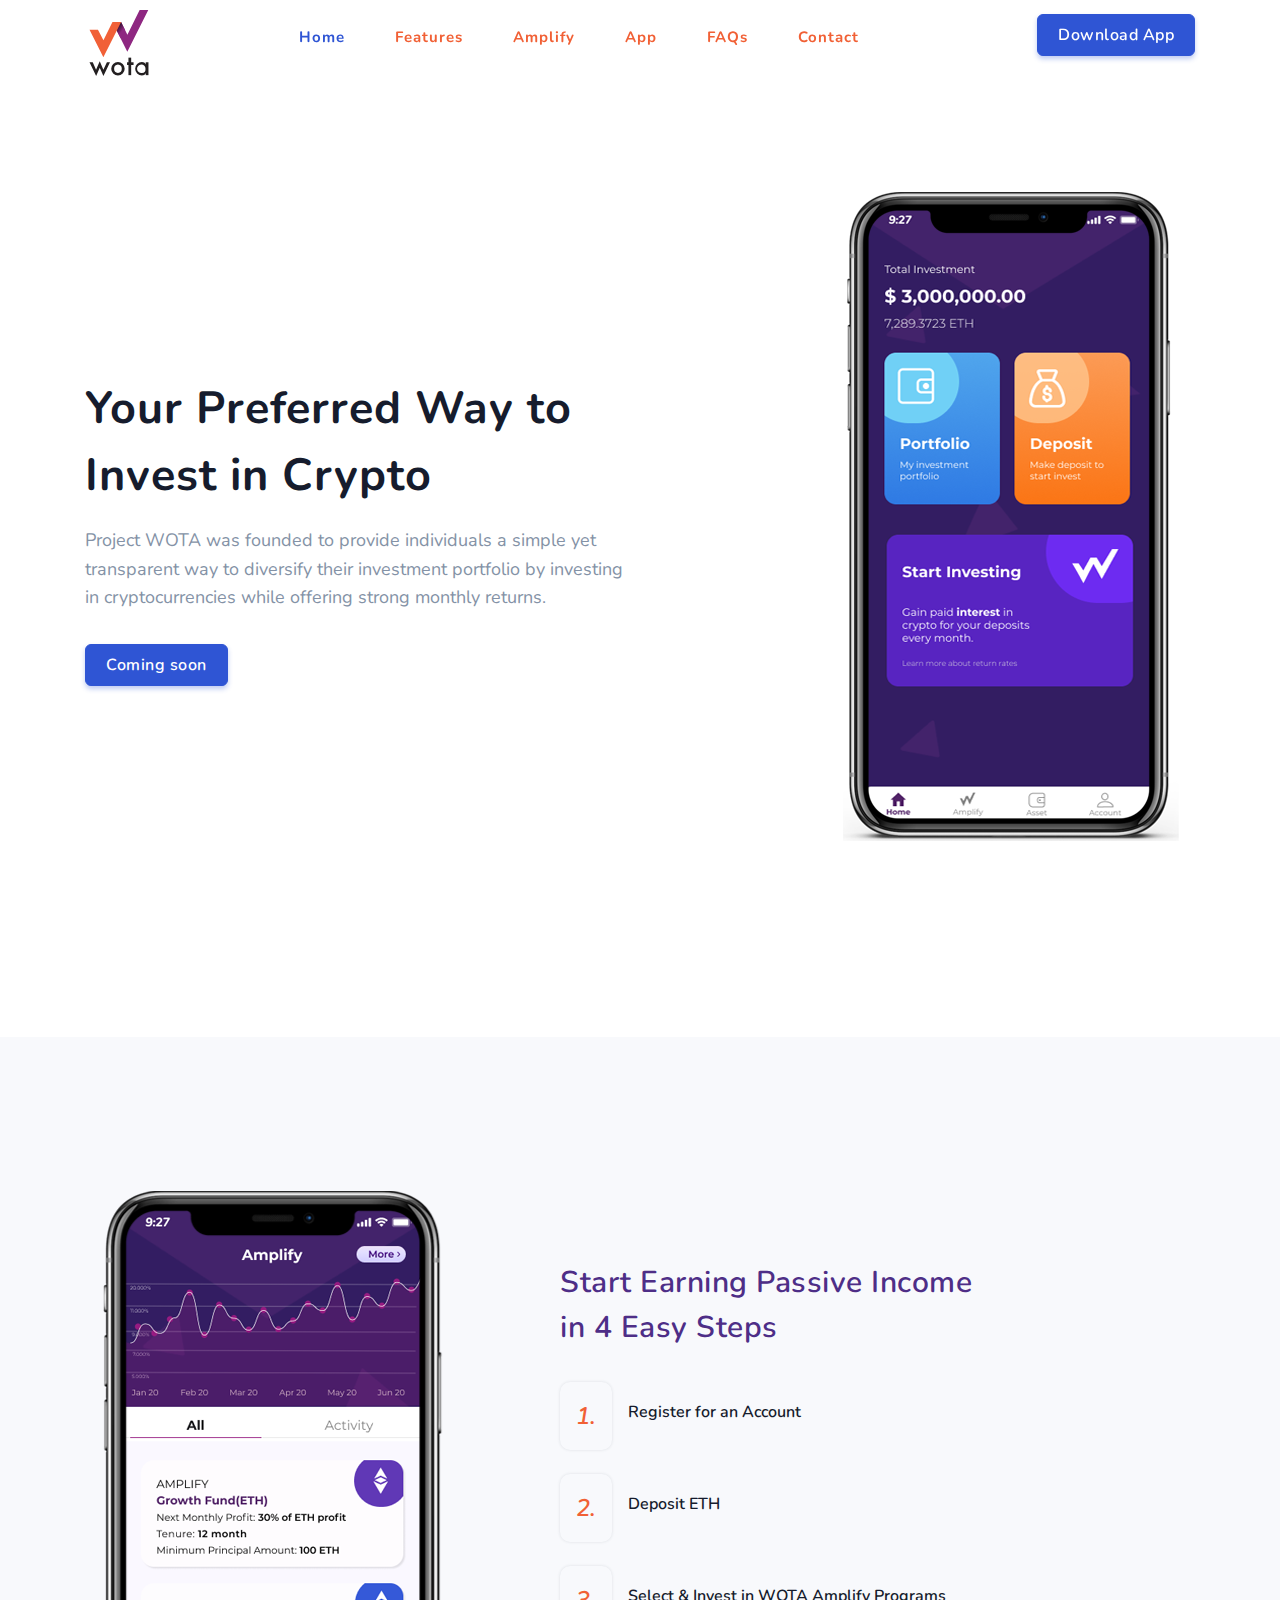
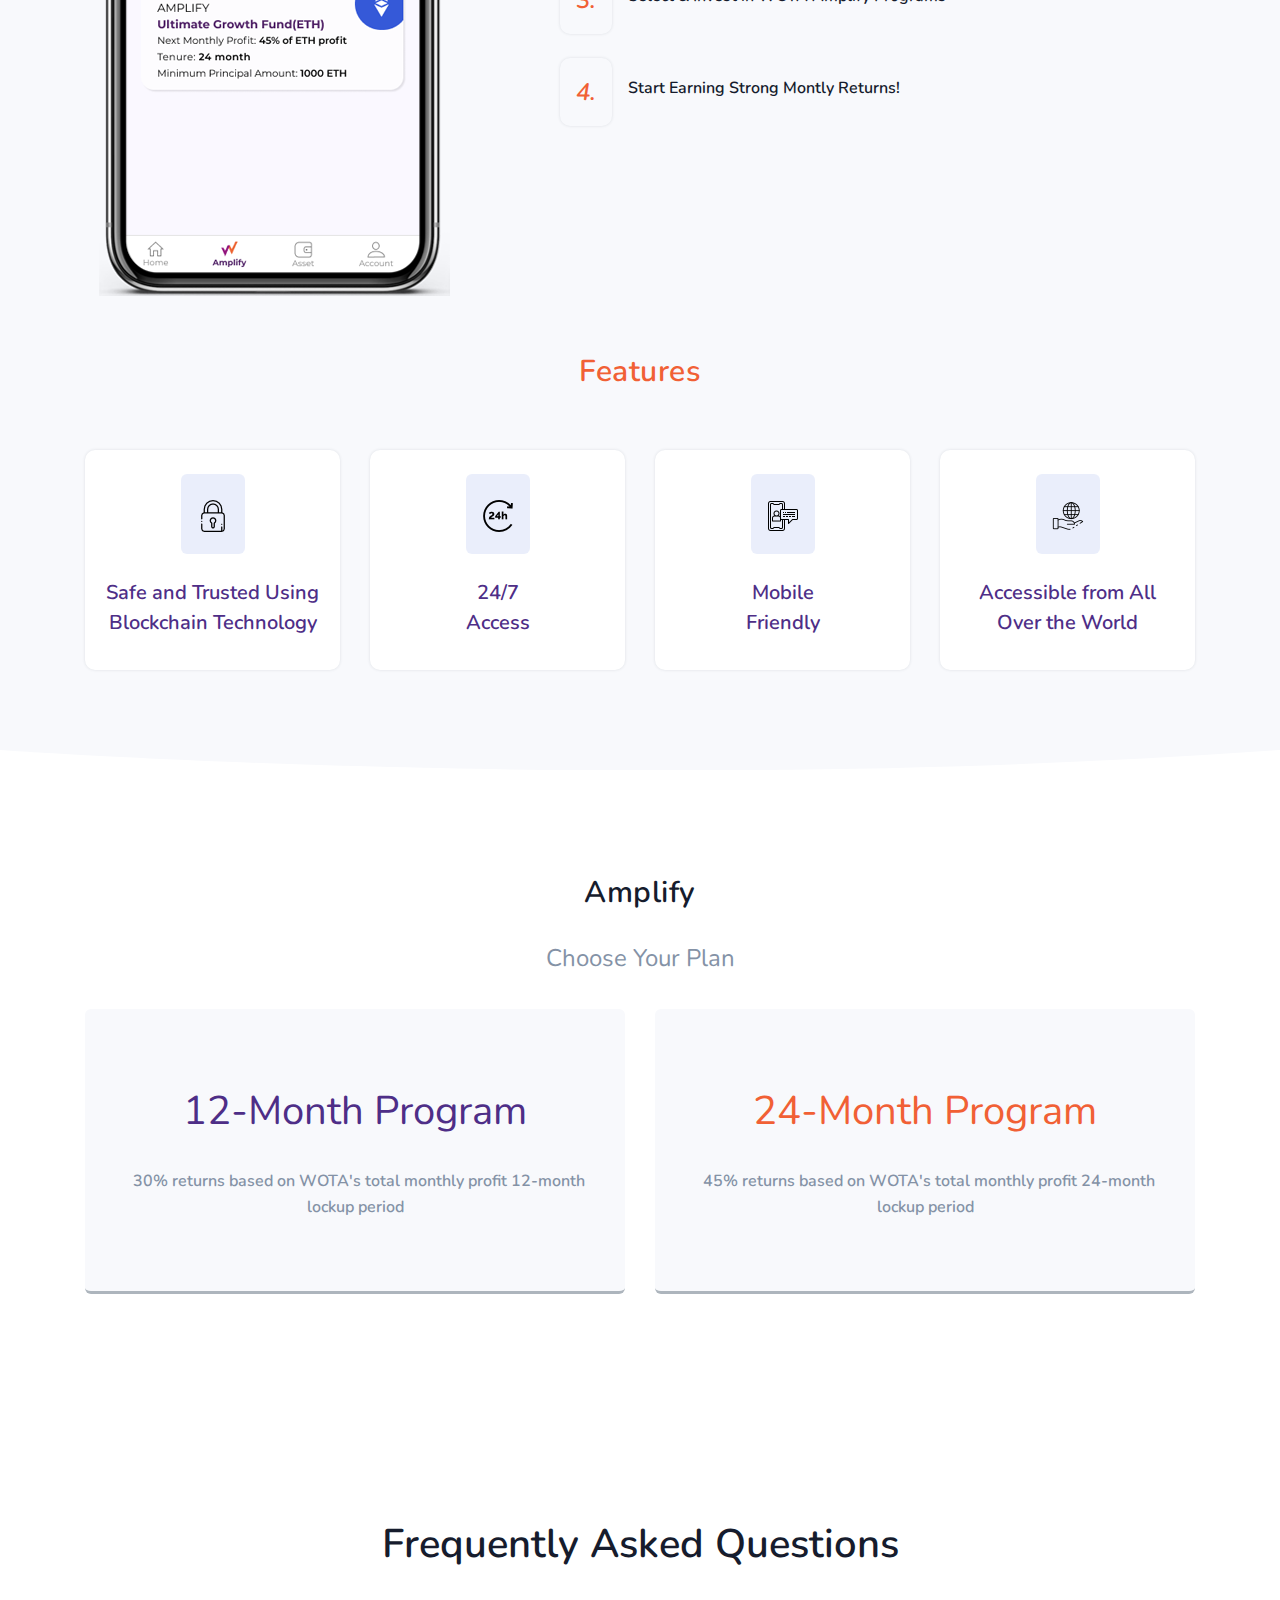
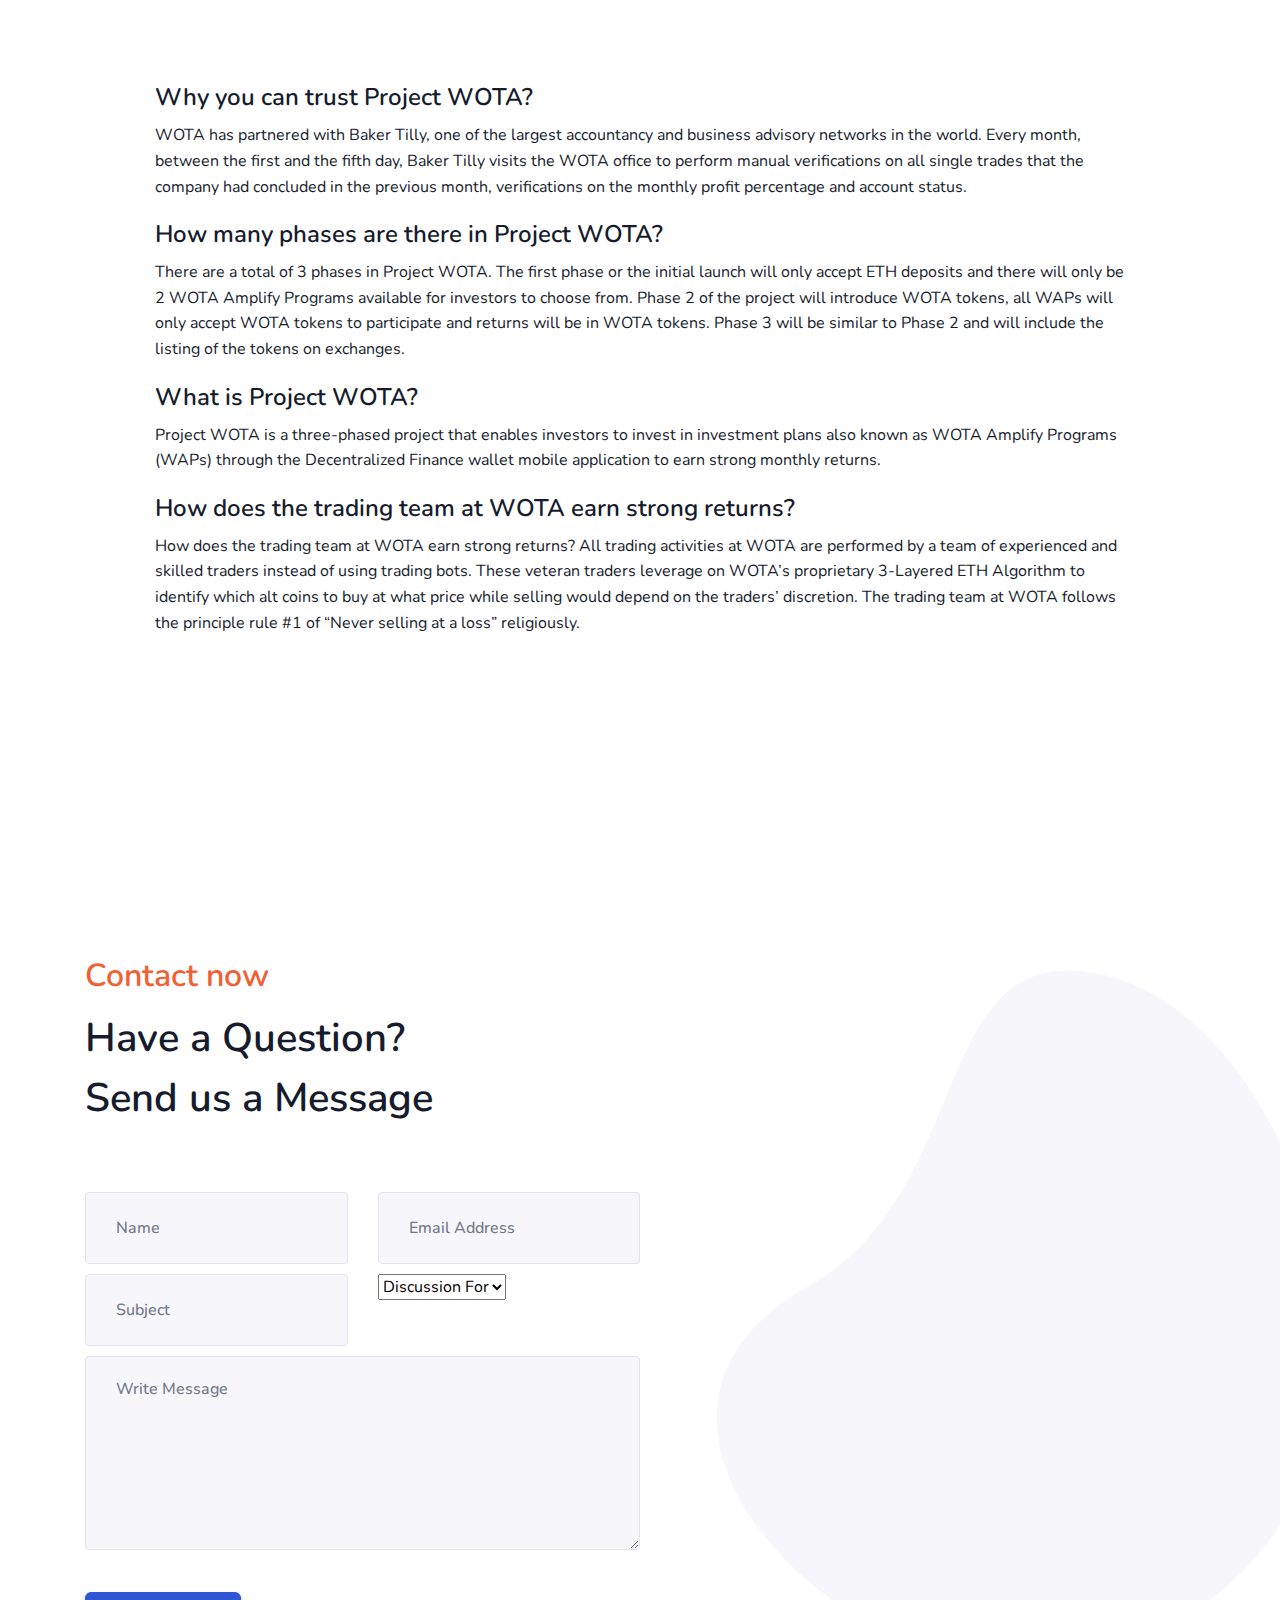
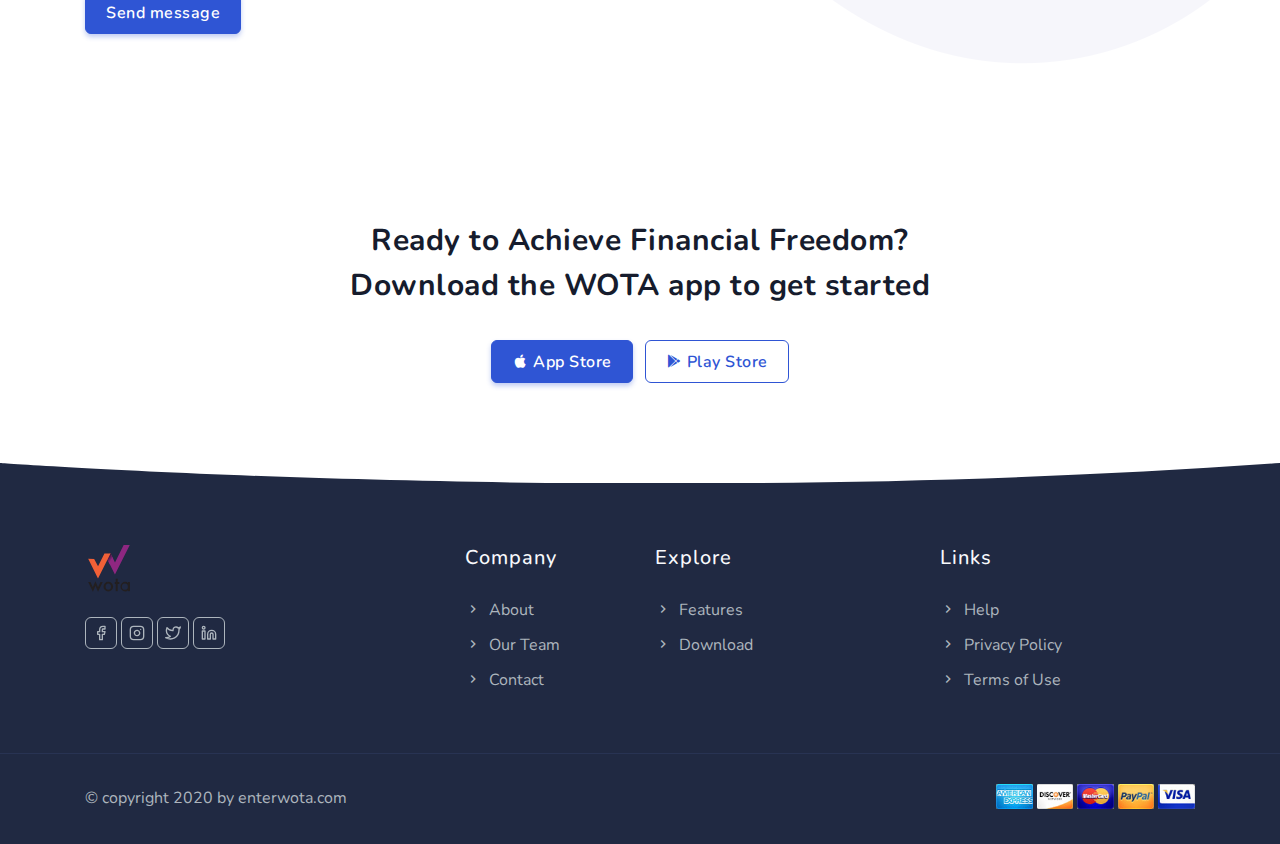
==== index-apps.html @ f5b97fbd "new template" ====
<!DOCTYPE html>
    <html lang="en">

    <head>
        <meta charset="utf-8" />
        <title>WOTA</title>
        <meta name="viewport" content="width=device-width, initial-scale=1.0">
        <meta name="description" content="Premium Bootstrap 4 Landing Page Template" />
        <meta name="keywords" content="Saas, Software, multi-uses, HTML, Clean, Modern" />
        <meta name="author" content="Shreethemes" />
        <meta name="email" content="shreethemes@gmail.com" />
        <meta name="website" content="http://www.shreethemes.in" />
        <meta name="Version" content="v2.5.1" />
        <!-- favicon -->
        <link rel="shortcut icon" href="images/WOTA Logo(new).svg">
        <!-- Bootstrap -->
        <link href="css/bootstrap.min.css" rel="stylesheet" type="text/css" />
        <!-- Icons -->
        <link href="css/materialdesignicons.min.css" rel="stylesheet" type="text/css" />
        <link rel="stylesheet" href="https://unicons.iconscout.com/release/v2.1.9/css/unicons.css">
        <!-- Slider -->               
        <link rel="stylesheet" href="css/owl.carousel.min.css"/> 
        <link rel="stylesheet" href="css/owl.theme.default.min.css"/> 
        <!-- Main Css -->
        <link href="css/style.css" rel="stylesheet" type="text/css" id="theme-opt" />
        <link href="css/colors/default.css" rel="stylesheet" id="color-opt">
        <link rel="stylesheet" href="css/owl.carousel.min.css"/> 
        <link rel="stylesheet" href="css/owl.theme.default.min.css"/> 
        <!-- Main Css -->
        <link href="css/style.css" rel="stylesheet" type="text/css" id="theme-opt" />
        <link href="css/colors/default.css" rel="stylesheet" id="color-opt">

    </head>

    <body>
        <!-- Loader -->
        <!-- <div id="preloader">
            <div id="status">
                <div class="spinner">
                    <div class="double-bounce1"></div>
                    <div class="double-bounce2"></div>
                </div>
            </div>
        </div> -->
        <!-- Loader -->

        <!-- Navbar STart -->
        <header id="topnav" class="defaultscroll sticky">
            <div class="container">
                <!-- Logo container-->
                <div>
                    <a class="logo" href="index-apps.html">
                        <img src="images/WOTA Logo(new).svg" width="65" height="85" alt="">
                    </a>
                </div>                 
                <div class="buy-button">
                    <a href="" target="_blank" class="btn btn-primary">Download App</a>
                </div><!--end login button-->
                <!-- End Logo container-->
                <div class="menu-extras">
                    <div class="menu-item">
                        <!-- Mobile menu toggle-->
                        <a class="navbar-toggle">
                            <div class="lines">
                                <span></span>
                                <span></span>
                                <span></span>
                            </div>
                        </a>
                        <!-- End mobile menu toggle-->
                    </div>
                </div>
        
                <div id="navigation">
                    <!-- Navigation Menu-->   
                    <ul class="navigation-menu ">
                        <li><a href="index-apps.html" >Home</a></li>
                        <li><a href="#Features">Features</a></li>
                        <li><a href="#Amplify">Amplify</a></li>
                        <li><a href="#App">App</a></li>  
                        <li><a href="#FAQs">FAQs</a></li>
                        <li><a href="#Contact">Contact</a></li>
                </div><!--end navigation-->
            </div><!--end container-->
        </header><!--end header-->
        <!-- Navbar End -->
        
        <!-- Hero Start -->
        <section class="bg-half-170 d-table w-100" id="Home">
            <div class="container">
                <div class="row align-items-center">
                    <div class="col-lg-6 col-md-7 col-sm-8">
                        <div class="title-heading mt-4">
                            <h1 class="heading mb-3" style="font-weight: bold;">Your Preferred Way to Invest in Crypto</h1>
                            <p class="para-desc text-muted">Project WOTA was founded to provide individuals a simple yet transparent way to diversify their investment portfolio by investing in cryptocurrencies
                                while offering strong monthly returns.</p>
                            <div class="mt-4">
                                <a href="" class="btn btn-primary mt-2 mr-2">Coming soon</a>
                            </div>
                        </div>
                    </div><!--end col-->

                    <div class="col-lg-6 col-md-5 mt-4 pt-2 mt-sm-0 pt-sm-0">
                        <div class="text-md-right text-center">
                            <img src="images/app/HomePageIphone.png" class="img-fluid" alt="">
                        </div>
                    </div>
                </div><!--end row-->
            </div><!--end container-->
        </section><!--end section-->
        <!-- Hero End -->

        <!-- Shape Start -->
        <!--Shape End-->

        <!-- Features Start -->
        <section class="section bg-light">
            <div class="container">
                <div class="row align-items-center">
                    <div class="col-lg-5 col-md-6">
                        <img src="images/app/Amplify(All)1.png"  alt="">
                    </div><!--end col-->

                    <div class="col-lg-7 col-md-6 mt-4 pt-2 mt-sm-0 pt-sm-0">
                        <div class="section-title text-md-left text-center">
                            <h4 class="title mb-4"  style="color: #4E2E87;">Start Earning Passive Income <br> in 4 Easy Steps</h4>
                            <div class="media align-items-center text-left mt-4 pt-2">
                                <div class="text-primary h4 mb-0 mr-3 p-3 rounded-md shadow">
                                    <i style="color:#F16035;"> 1. </i>
                                </div>
                                <div class="media-body">
                                    <h6>Register for an Account</h6>
                                </div>
                            </div>

                            <div class="media align-items-center text-left mt-4">
                                <div class="text-primary h4 mb-0 mr-3 p-3 rounded-md shadow">
                                    <i style="color:#F16035;"> 2. </i>
                                </div>
                                <div class="media-body">
                                    <h6>Deposit ETH</h6>
                                </div>
                            </div>

                            <div class="media align-items-center text-left mt-4">
                                <div class="text-primary h4 mb-0 mr-3 p-3 rounded-md shadow">
                                    <i style="color:#F16035;"> 3. </i>
                                </div>
                                <div class="media-body">
                                    <h6>Select & Invest in WOTA Amplify Programs</h6>
                                </div>
                            </div>
                            <div class="media align-items-center text-left mt-4">
                                <div class="text-primary h4 mb-0 mr-3 p-3 rounded-md shadow">
                                    <i style="color: #F16035;"> 4. </i>
                                </div>
                                <div class="media-body">
                                    <h6>Start Earning Strong Montly Returns!</h6>
                                </div>
                            </div>
                        </div>
                    </div><!--end col-->
                </div><!--end row-->
            </div><!--end container-->
            
            <div class="container" id="Features">
                <div class="row justify-content-center">
                    <div class="col-12 text-center">
                        <div class="section-title mb-4 pb-2">
                            <h4 class="title mb-4" style="color:#F16035">Features</h4>
                        </div>
                    </div><!--end col-->
                </div><!--end row-->

                <div class="row">
                    <div class="col">
                        <div class="card features explore-feature p-4 px-md-3 border-0 rounded-md shadow text-center">
                            <div class="icons rounded h2 text-center text-primary px-3">
                                <img src="images/app/lock.png" alt="">
                            </div>

                            <div class="card-body p-0 content">
                                <h5 class="mt-4" style="color: #4E2E87;">Safe and Trusted Using Blockchain Technology</h5>

                            </div>
                        </div>
                    </div><!--end col-->
                    
                    <div class="col">
                        <div class="card features explore-feature p-4 px-md-3 border-0 rounded-md shadow text-center">
                            <div class="icons rounded h2 text-center text-primary px-3">
                                <img src="images/app/24-hours.png" alt="">
                            </div>

                            <div class="card-body p-0 content">
                                <h5 class="mt-4"  style="color: #4E2E87;">24/7 <br> Access</h5>

                            </div>
                        </div>
                    </div><!--end col-->
                    
                    <div class="col">
                        <div class="card features explore-feature p-4 px-md-3 border-0 rounded-md shadow text-center">
                            <div class="icons rounded h2 text-center text-primary px-3">
                                <img src="images/app/smartphone.png" alt="">
                            </div>

                            <div class="card-body p-0 content">
                                <h5 class="mt-4" style="color: #4E2E87;">Mobile <br> Friendly</h5>

                            </div>
                        </div>
                    </div><!--end col-->
                    
                    <div class="col">
                        <div class="card features explore-feature p-4 px-md-3 border-0 rounded-md shadow text-center">
                            <div class="icons rounded h2 text-center text-primary px-3">
                                <img src="images/app/global.png" alt="">
                            </div>

                            <div class="card-body p-0 content">
                                <h5 class="mt-4" style="color: #4E2E87;">Accessible from All Over the World</h5>

                            </div>
                        </div>
                    </div><!--end col-->           
        </section><!--end section-->


        <!-- Shape Start -->
        <div class="position-relative">
            <div class="shape overflow-hidden text-white">
                <svg viewBox="0 0 2880 48" fill="none" xmlns="http://www.w3.org/2000/svg">
                    <path d="M0 48H1437.5H2880V0H2160C1442.5 52 720 0 720 0H0V48Z" fill="currentColor"></path>
                </svg>
            </div>
        </div>
        <!--Shape End-->

        
        <!-- Price Start -->
        <section class="section" id="Amplify">
            <div class="container">
                <div class="row justify-content-center">
                    <div class="col-12 text-center">
                        <div class="section-title mb-4 pb-2">
                            <h4 class="title mb-4">Amplify</h4>
                            <p class="text-muted para-desc mb-0 mx-auto" style="font-size:x-large;">Choose Your Plan</p>
                        </div>
                    </div><!--end col-->
                </div><!--end row-->

                <div class=tabed-content>
                <div container>
                <div class="row justify-content-lg-center">
                    <div class="col-md-10 col-lg">
                        <div class="card pricing-rates bg-light py-5 border-0 rounded text-center">
                            <div class="card-body">
                                <div class="d-flex justify-content-center mb-4">
                                    <span class="price h1 mb-0" style="color:#4E2E87">12-Month Program</span>
                                </div>

                                <ul class="list-unstyled mb-0 pl-0">
                                    <li class="h6 text-muted mb-0"><span class="text-primary h5 mr-2"></span>30% returns based on WOTA's total monthly profit 12-month lockup period</li>
                                </ul>
                            </div>
                        </div>
                    </div><!--end col-->

                    <div class="col-md-10 col-lg">
                        <div class="card pricing-rates bg-light py-5 border-0 rounded text-center">
                            <div class="card-body">
                                <div class="d-flex justify-content-center mb-4">
                                    <span class="price h1 mb-0" style="color: #F16035">24-Month Program</span>
                                </div>
                                
                                <ul class="list-unstyled mb-0 pl-0">
                                    <li class="h6 text-muted mb-0"><span class="text-primary h5 mr-2"></span>45% returns based on WOTA's total monthly profit 24-month lockup period</li>
                                </ul>
                            </div>
                        </div>
                    </div><!--end col-->


                </div><!--end row-->
            </div><!--end container-->
            </div>
        </section><!--end section-->
        <!-- Price End -->
    

        <section class="faq-one" id="FAQs">
            <img
              src="assets/images/shapes/faq-bg-1-1.png"
              class="faq-one__bg-shape-1"
              alt=""
            />
            <div class="container">
              <div class="block-title text-center">
                <h1>
                  Frequently Asked Questions
                </h1>
              </div>
              <div
                class="accrodion-grp wow fadeIn"
                data-wow-duration="1500ms"
                data-grp-name="faq-accrodion"
              >
                <div class="accrodion active">
                  <div class="accrodion-inner">
                    <div class="accrodion-title">
                      <h4>Why you can trust Project WOTA?</h4>
                    </div>
                    <div class="accrodion-content">
                      <div class="inner">
                        <p>
                          WOTA has partnered with Baker Tilly, one of the largest
                          accountancy and business advisory networks in the world.
                          Every month, between the first and the fifth day, Baker
                          Tilly visits the WOTA office to perform manual
                          verifications on all single trades that the company had
                          concluded in the previous month, verifications on the
                          monthly profit percentage and account status.
                        </p>
                      </div>
                    </div>
                  </div>
                </div>
                <div class="accrodion">
                  <div class="accrodion-inner">
                    <div class="accrodion-title">
                      <h4>How many phases are there in Project WOTA?</h4>
                    </div>
                    <div class="accrodion-content">
                      <div class="inner">
                        <p>
                          There are a total of 3 phases in Project WOTA. The first
                          phase or the initial launch will only accept ETH deposits
                          and there will only be 2 WOTA Amplify Programs available
                          for investors to choose from. Phase 2 of the project will
                          introduce WOTA tokens, all WAPs will only accept WOTA
                          tokens to participate and returns will be in WOTA tokens.
                          Phase 3 will be similar to Phase 2 and will include the
                          listing of the tokens on exchanges.
                        </p>
                      </div>
                    </div>
                  </div>
                </div>
                <div class="accrodion">
                  <div class="accrodion-inner">
                    <div class="accrodion-title">
                      <h4>What is Project WOTA?</h4>
                    </div>
                    <div class="accrodion-content">
                      <div class="inner">
                        <p>
                          Project WOTA is a three-phased project that enables
                          investors to invest in investment plans also known as WOTA
                          Amplify Programs (WAPs) through the Decentralized Finance
                          wallet mobile application to earn strong monthly returns.
                        </p>
                      </div>
                    </div>
                  </div>
                </div>
                <div class="accrodion">
                  <div class="accrodion-inner">
                    <div class="accrodion-title">
                      <h4>
                        How does the trading team at WOTA earn strong returns?
                      </h4>
                    </div>
                    <div class="accrodion-content">
                      <div class="inner">
                        <p>
                          How does the trading team at WOTA earn strong returns? All
                          trading activities at WOTA are performed by a team of
                          experienced and skilled traders instead of using trading
                          bots. These veteran traders leverage on WOTA’s proprietary
                          3-Layered ETH Algorithm to identify which alt coins to buy
                          at what price while selling would depend on the traders’
                          discretion. The trading team at WOTA follows the principle
                          rule #1 of “Never selling at a loss” religiously.
                        </p>
                      </div>
                    </div>
                  </div>
                </div>
              </div>
            </div>
          </section>

        <section class="contact-one" id="Contact">
            <img
              src="shapes/contact-bg-shape-1-1.png"
              class="contact-one__bg-shape-1"
              alt=""
            />
            <div class="container">
              <div class="row">
                <div class="col-lg-7">
                  <form
                    action="inc/sendemail.php"
                    class="contact-form-validated contact-one__form"
                  >
                    <div class="block-title">
                      <h2 style="color: #F16035;">Contact now</h2>
                      <h1>Have a Question? <br />Send us a Message</h1>
                    </div>
                    <div class="row">
                      <div class="col-lg-6">
                        <input type="text" placeholder="Name" name="name" />
                      </div>
                      <div class="col-lg-6">
                        <input
                          type="text"
                          placeholder="Email Address"
                          name="email"
                        />
                      </div>
                      <div class="col-lg-6">
                        <input type="text" placeholder="Subject" name="subject" />
                      </div>
                      <div class="col-lg-6">
                        <select name="discussion" class="selectpicker">
                          <option value="">Discussion For</option>
                          <option value="Pricing Query">Pricing Query</option>
                          <option value="Free Trial">Free Trial</option>
                        </select>
                      </div>
                      <div class="col-lg-12">
                        <textarea
                          placeholder="Write Message"
                          name="message"
                        ></textarea>
                      </div>
                      <div class="col-lg-12 text-left">
                        <div class="mt-4">
                            <a href="" class="btn btn-primary mt-2 mr-2">Send message</a>
                        </div>
                      </div>
                    </div>
                  </form>
                </div>
              </div>
            </div>
          </section>
        
       
                <div class="row mt-md-5 pt-md-3 mt-4 pt-2 mt-sm-0 pt-sm-0 justify-content-center">
                    <div class="col-12 text-center">
                        <div class="section-title">
                            <h4 class="title mb-4" style="font-weight: bold;">Ready to Achieve Financial Freedom? <br>
                                Download the WOTA app to get started</h4>
                            <div class="mt-4">
                                <a href="javascript:void(0)" class="btn btn-primary mt-2 mr-2"><i class="mdi mdi-apple"></i> App Store</a>
                                <a href="javascript:void(0)" class="btn btn-outline-primary mt-2"><i class="mdi mdi-google-play"></i> Play Store</a>
                            </div>
                        </div>
                    </div><!--end col-->
                </div><!--end row-->
            </div><!--end container-->
        </section><!--end section-->
        <!-- Testi n Download cta End -->

        <!-- Shape Start -->
        <div class="position-relative">
            <div class="shape overflow-hidden text-footer">
                <svg viewBox="0 0 2880 48" fill="none" xmlns="http://www.w3.org/2000/svg">
                    <path d="M0 48H1437.5H2880V0H2160C1442.5 52 720 0 720 0H0V48Z" fill="currentColor"></path>
                </svg>
            </div>
        </div>
        <!--Shape End-->

        <!-- Footer Start -->
        <footer class="footer">
            <div class="container">
                <div class="row">
                    <div class="col-lg-4 col-12 mb-0 mb-md-4 pb-0 pb-md-2">
                        <a href="#" class="logo-footer">
                            <img src="images/WOTA Logo(new).svg" height="50" alt="" style="text-align: center;">
                        </a>
                        <ul class="list-unstyled social-icon social mb-0 mt-4">
                            <li class="list-inline-item"><a href="javascript:void(0)" class="rounded"><i data-feather="facebook" class="fea icon-sm fea-social"></i></a></li>
                            <li class="list-inline-item"><a href="javascript:void(0)" class="rounded"><i data-feather="instagram" class="fea icon-sm fea-social"></i></a></li>
                            <li class="list-inline-item"><a href="javascript:void(0)" class="rounded"><i data-feather="twitter" class="fea icon-sm fea-social"></i></a></li>
                            <li class="list-inline-item"><a href="javascript:void(0)" class="rounded"><i data-feather="linkedin" class="fea icon-sm fea-social"></i></a></li>
                        </ul><!--end icon-->
                    </div><!--end col-->
                    
                    <div class="col-lg-2 col-md-4 col-12 mt-4 mt-sm-0 pt-2 pt-sm-0">
                        <h4 class="text-light footer-head">Company</h4>
                        <ul class="list-unstyled footer-list mt-4">
                            <li><a href="index-apps.html" class="text-foot"><i class="mdi mdi-chevron-right mr-1"></i> About </a></li>
                            <li><a href="index-apps.html" class="text-foot"><i class="mdi mdi-chevron-right mr-1"></i> Our Team</a></li>
                            <li><a href="index-apps.html" class="text-foot"><i class="mdi mdi-chevron-right mr-1"></i> Contact</a></li>
                        </ul>
                    </div><!--end col-->
                    
                    <div class="col-lg-3 col-md-4 col-12 mt-4 mt-sm-0 pt-2 pt-sm-0">
                        <h4 class="text-light footer-head">Explore</h4>
                        <ul class="list-unstyled footer-list mt-4">
                            <li><a href="index-apps.html" class="text-foot"><i class="mdi mdi-chevron-right mr-1"></i> Features</a></li>
                            <li><a href="index-apps.html" class="text-foot"><i class="mdi mdi-chevron-right mr-1"></i> Download </a></li>
                        </ul>
                    </div><!--end col-->

                    <div class="col-lg-3 col-md-4 col-12 mt-4 mt-sm-0 pt-2 pt-sm-0">
                        <h4 class="text-light footer-head">Links</h4>
                        <ul class="list-unstyled footer-list mt-4">
                            <li><a href="index-apps.html" class="text-foot"><i class="mdi mdi-chevron-right mr-1"></i> Help</a></li>
                            <li><a href="index-apps.html" class="text-foot"><i class="mdi mdi-chevron-right mr-1"></i> Privacy Policy</a></li>
                            <li><a href="index-apps.html" class="text-foot"><i class="mdi mdi-chevron-right mr-1"></i> Terms of Use</a></li>
                        </ul>
                        </form>
                    </div><!--end col-->
                </div><!--end row-->
            </div><!--end container-->
        </footer><!--end footer-->
        <footer class="footer footer-bar">
            <div class="container text-center">
                <div class="row align-items-center">
                    <div class="col-sm-6">
                        <div class="text-sm-left">
                            <p class="mb-0">© copyright 2020 by enterwota.com</p>
                        </div>
                    </div><!--end col-->

                    <div class="col-sm-6 mt-4 mt-sm-0 pt-2 pt-sm-0">
                        <ul class="list-unstyled payment-cards text-sm-right mb-0">
                            <li class="list-inline-item"><a href="javascript:void(0)"><img src="images/payments/american-ex.png" class="avatar avatar-ex-sm" title="American Express" alt=""></a></li>
                            <li class="list-inline-item"><a href="javascript:void(0)"><img src="images/payments/discover.png" class="avatar avatar-ex-sm" title="Discover" alt=""></a></li>
                            <li class="list-inline-item"><a href="javascript:void(0)"><img src="images/payments/master-card.png" class="avatar avatar-ex-sm" title="Master Card" alt=""></a></li>
                            <li class="list-inline-item"><a href="javascript:void(0)"><img src="images/payments/paypal.png" class="avatar avatar-ex-sm" title="Paypal" alt=""></a></li>
                            <li class="list-inline-item"><a href="javascript:void(0)"><img src="images/payments/visa.png" class="avatar avatar-ex-sm" title="Visa" alt=""></a></li>
                        </ul>
                    </div><!--end col-->
                </div><!--end row-->
            </div><!--end container-->
        </footer><!--end footer-->
        <!-- Footer End -->

        <!-- Back to top -->
        <a href="#" class="btn btn-icon btn-soft-primary back-to-top"><i data-feather="arrow-up" class="icons"></i></a>
        <!-- Back to top -->

        <!-- javascript -->
        <script src="js/jquery-3.5.1.min.js"></script>
        <script src="js/bootstrap.bundle.min.js"></script>
        <script src="js/jquery.easing.min.js"></script>
        <script src="js/scrollspy.min.js"></script>
        <!-- SLIDER -->
        <script src="js/owl.carousel.min.js "></script>
        <script src="js/owl.init.js "></script>
        <!-- Icons -->
        <script src="js/feather.min.js"></script>
        <script src="https://unicons.iconscout.com/release/v2.1.9/script/monochrome/bundle.js"></script>
        <!-- Main Js -->
        <script src="js/app.js"></script>
    </body>
</html>
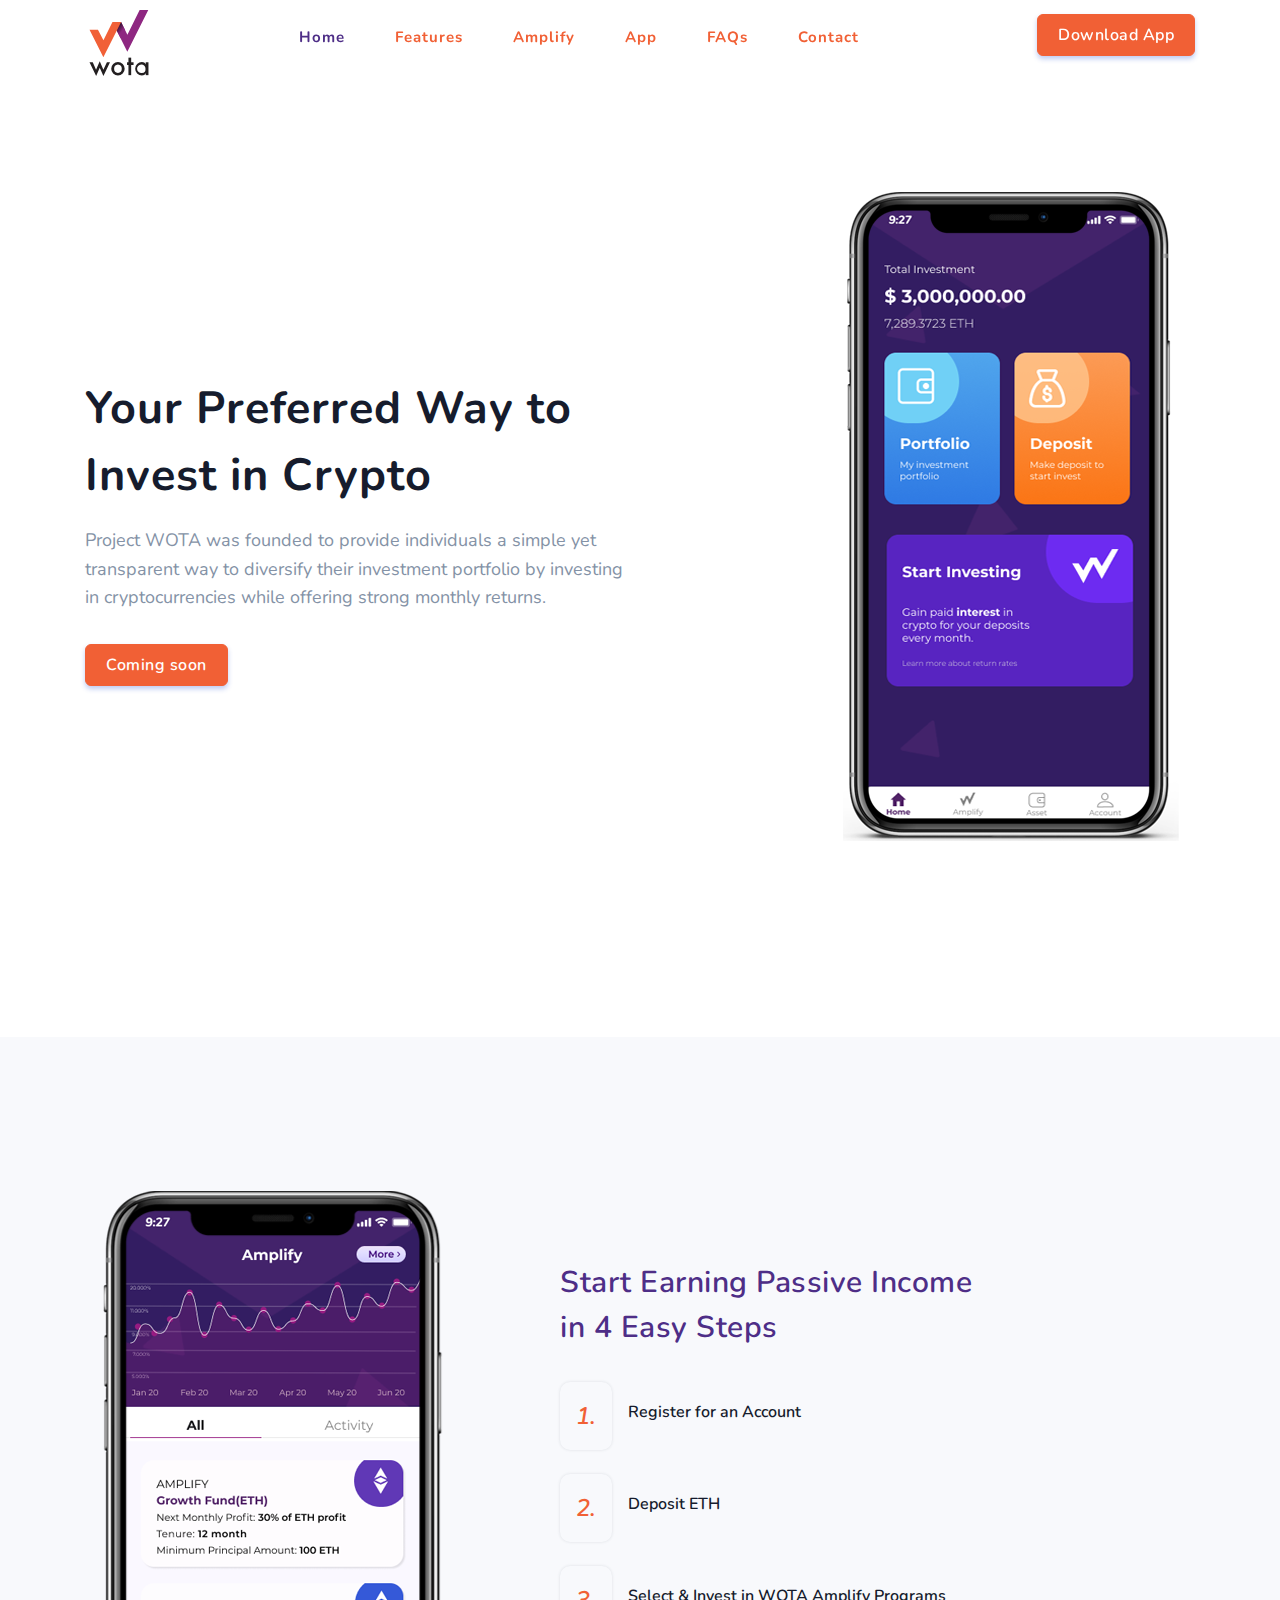
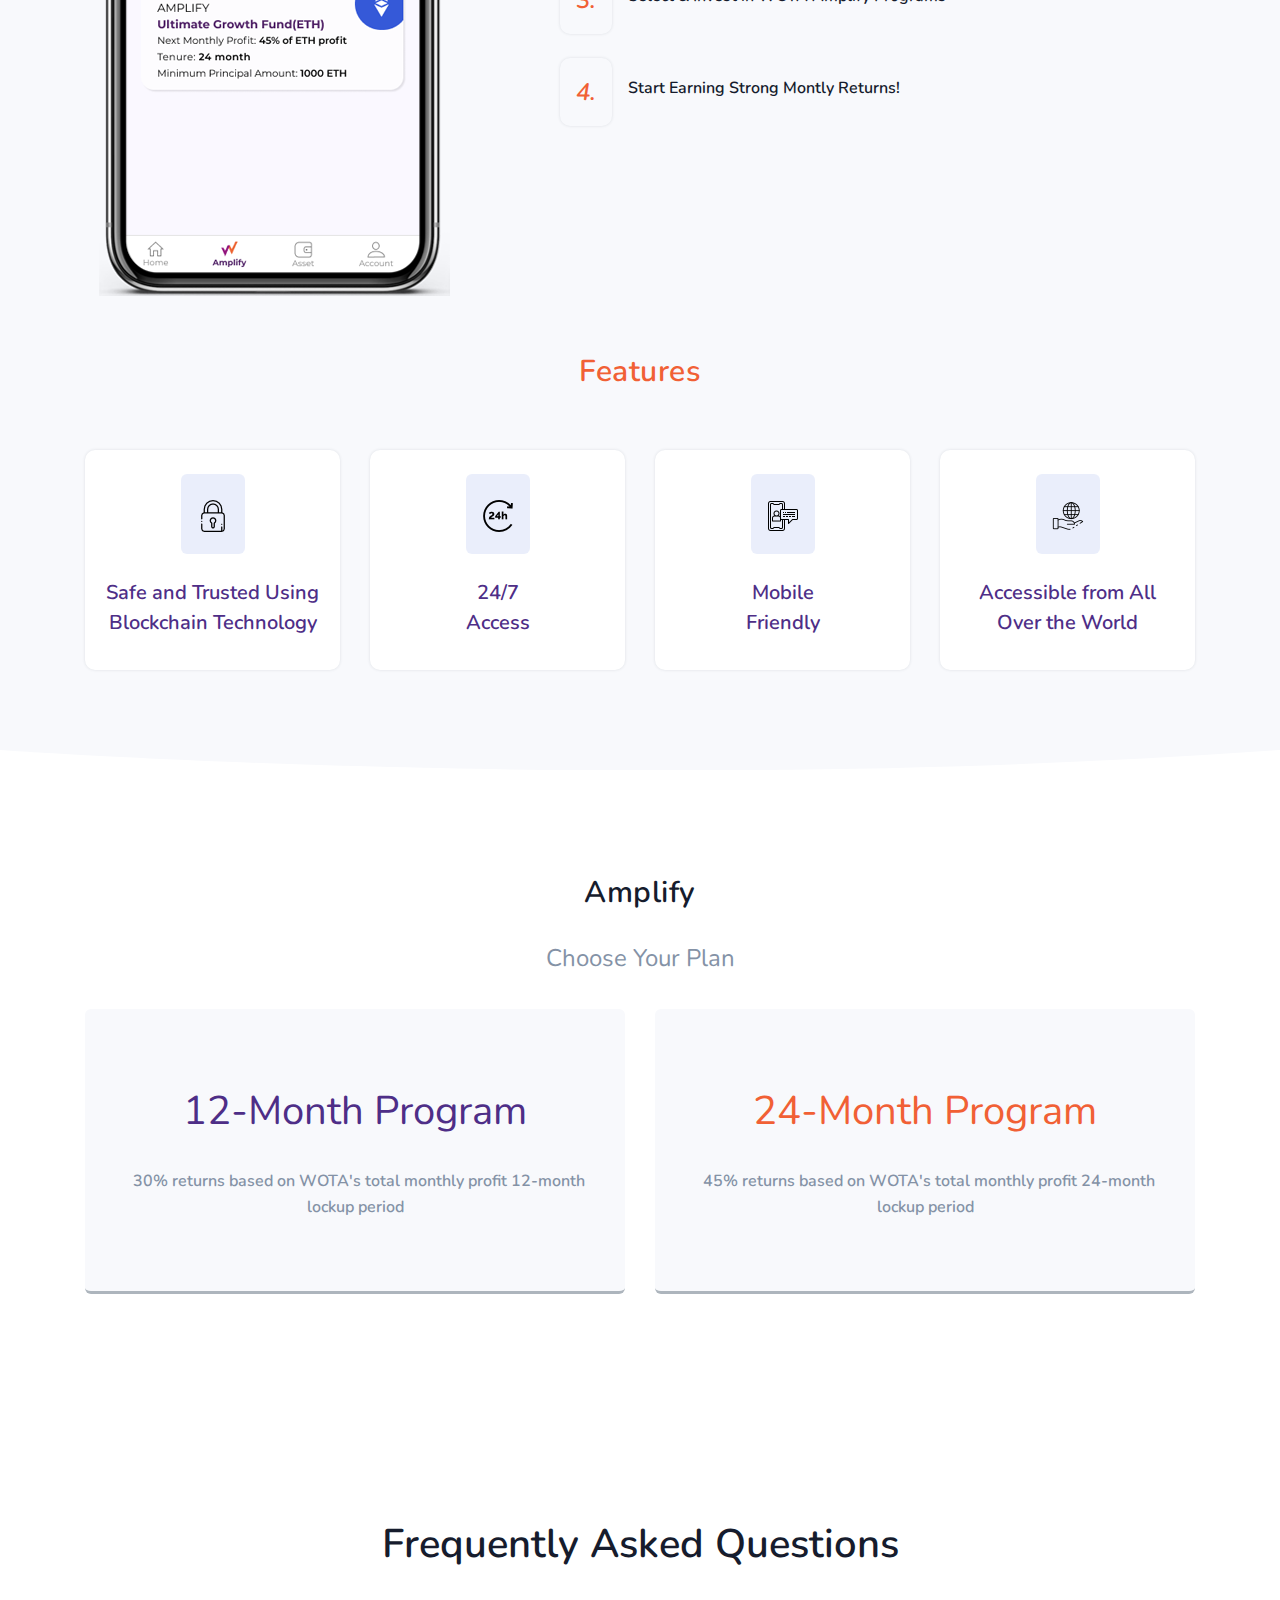
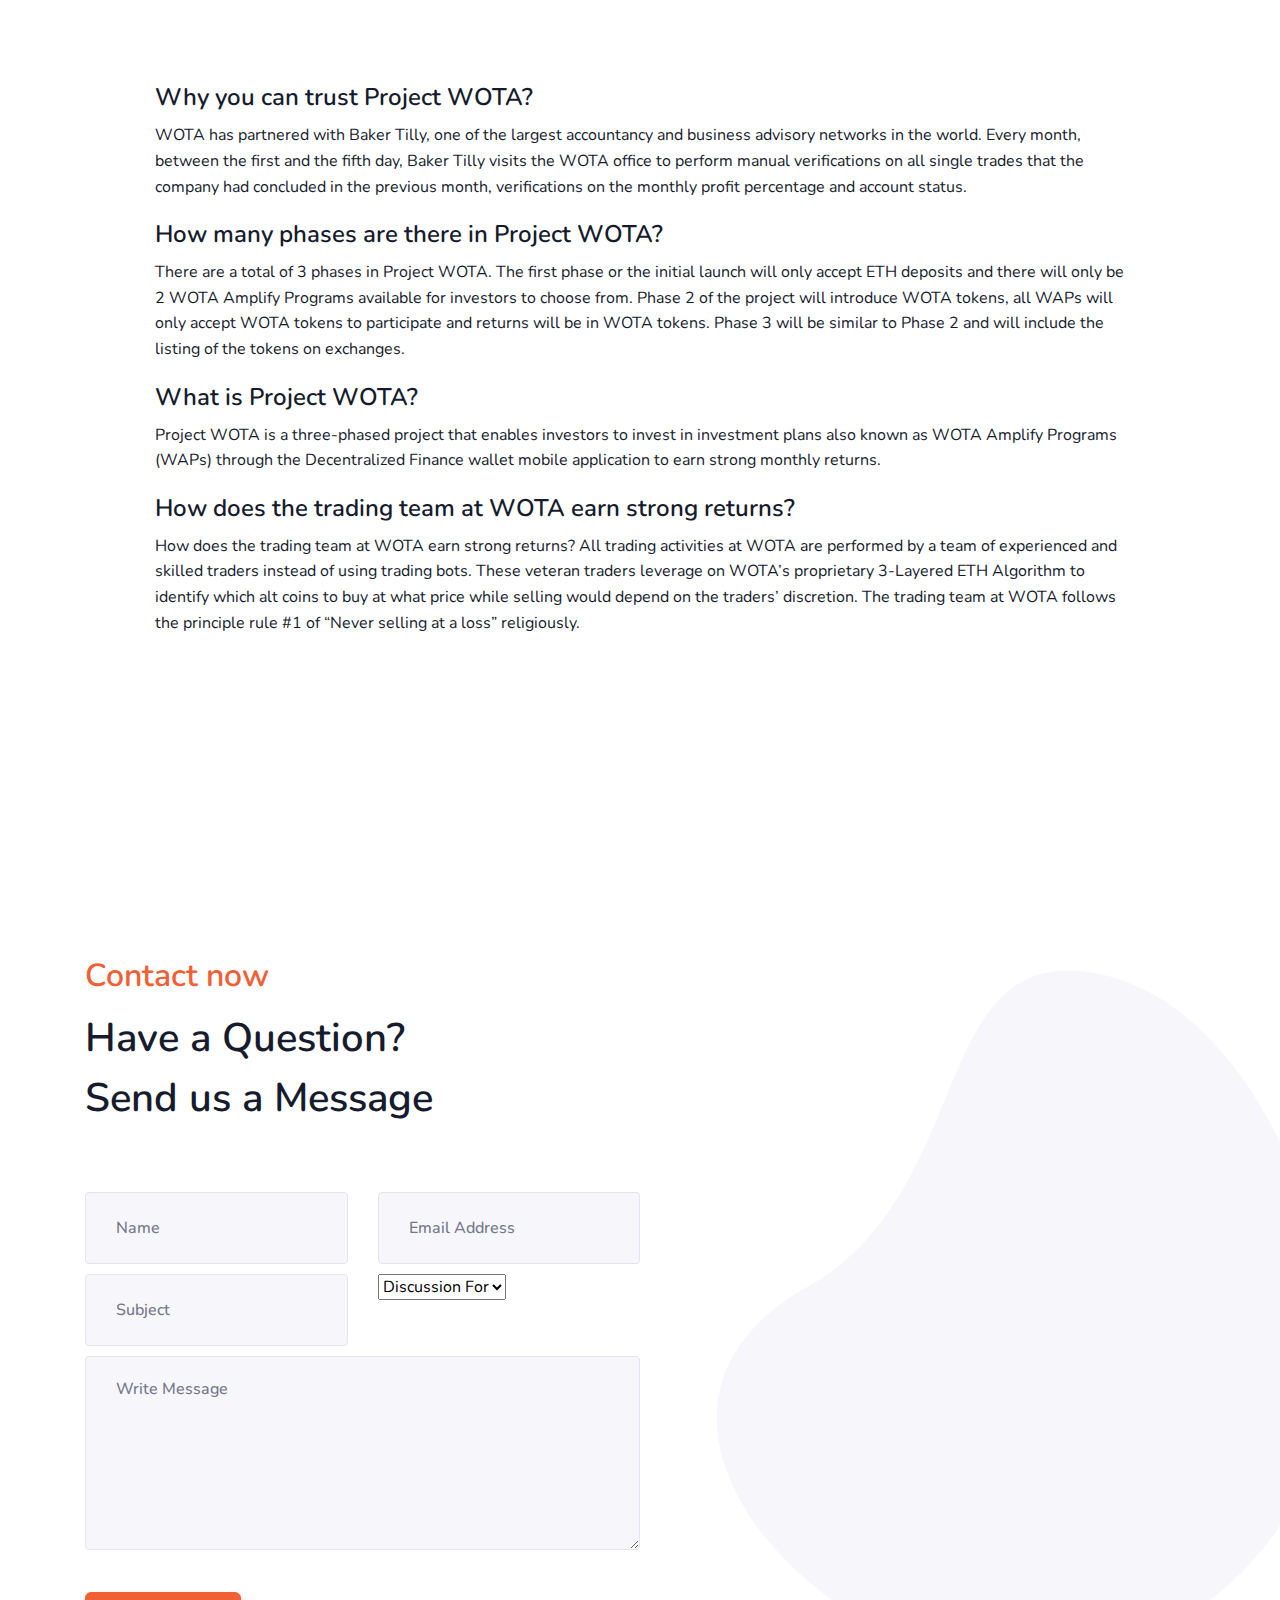
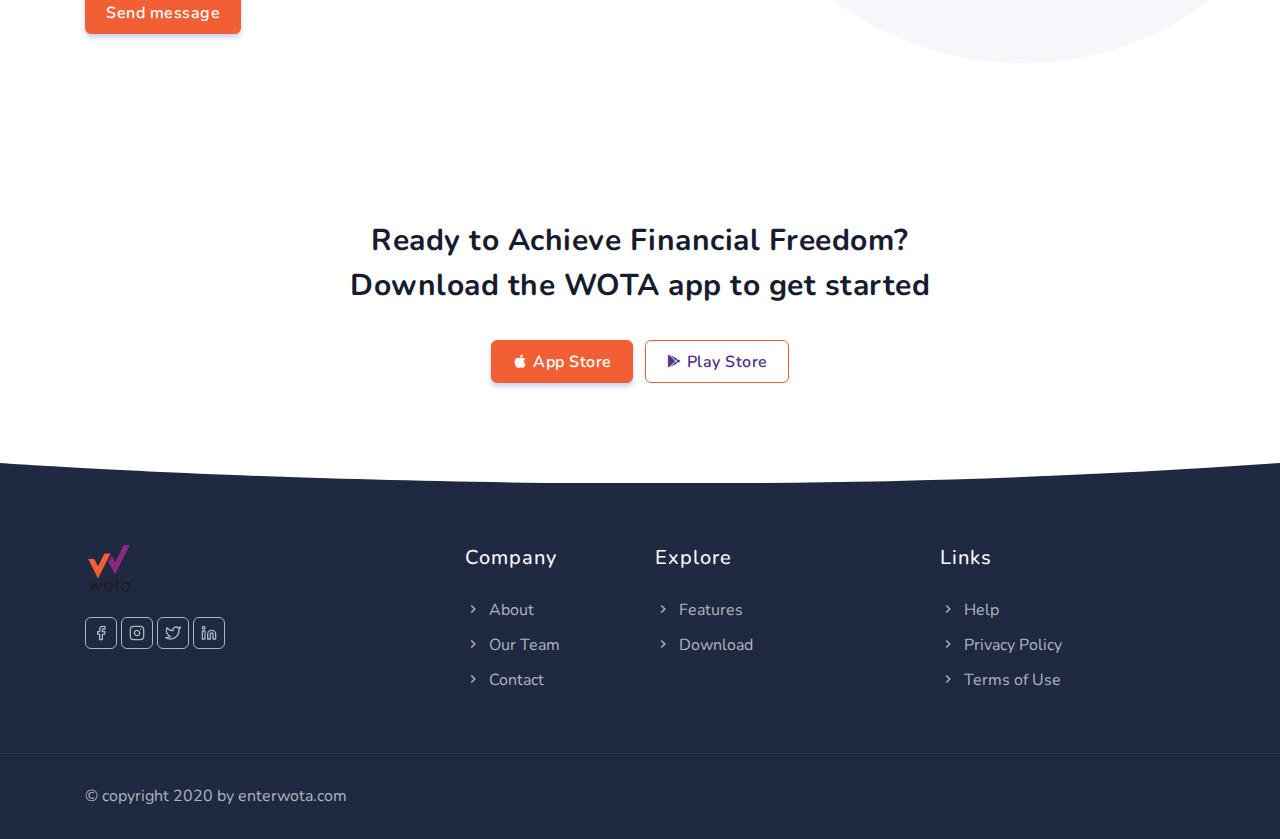
==== commit d9815c56: "footer changes" ====
--- a/index-apps.html
+++ b/index-apps.html
@@ -529,15 +529,6 @@
                         </div>
                     </div><!--end col-->
 
-                    <div class="col-sm-6 mt-4 mt-sm-0 pt-2 pt-sm-0">
-                        <ul class="list-unstyled payment-cards text-sm-right mb-0">
-                            <li class="list-inline-item"><a href="javascript:void(0)"><img src="images/payments/american-ex.png" class="avatar avatar-ex-sm" title="American Express" alt=""></a></li>
-                            <li class="list-inline-item"><a href="javascript:void(0)"><img src="images/payments/discover.png" class="avatar avatar-ex-sm" title="Discover" alt=""></a></li>
-                            <li class="list-inline-item"><a href="javascript:void(0)"><img src="images/payments/master-card.png" class="avatar avatar-ex-sm" title="Master Card" alt=""></a></li>
-                            <li class="list-inline-item"><a href="javascript:void(0)"><img src="images/payments/paypal.png" class="avatar avatar-ex-sm" title="Paypal" alt=""></a></li>
-                            <li class="list-inline-item"><a href="javascript:void(0)"><img src="images/payments/visa.png" class="avatar avatar-ex-sm" title="Visa" alt=""></a></li>
-                        </ul>
-                    </div><!--end col-->
                 </div><!--end row-->
             </div><!--end container-->
         </footer><!--end footer-->
--- a/css/colors/default.css
+++ b/css/colors/default.css
@@ -40,7 +40,7 @@
 .timeline-page .timeline-item .duration-right:after,
 .swiper-slider-hero .swiper-container .swiper-button-prev:hover,
 .swiper-slider-hero .swiper-container .swiper-button-next:hover {
-    background-color: #2f55d4 !important;
+    background-color: #F16035 !important;
 }
 
 .text-primary,
@@ -95,7 +95,7 @@
 .dropdown-primary .dropdown-menu .dropdown-item:active, 
 .dropdown-primary .dropdown-menu .dropdown-item.focus, 
 .dropdown-primary .dropdown-menu .dropdown-item:focus {
-    color: #2f55d4 !important;
+    color: #4E2E87 !important;
 }
 
 .btn-primary,
@@ -137,7 +137,7 @@
 .flatpickr-day.selected:hover,
 .swiper-slider-hero .swiper-container .swiper-button-prev:hover,
 .swiper-slider-hero .swiper-container .swiper-button-next:hover {
-    border-color: #2f55d4 !important;
+    border-color: #F16035 !important;
 }
 
 .btn-primary,
@@ -156,8 +156,8 @@
 .btn-primary:active, 
 .btn-primary.active, 
 .btn-primary.focus {
-    background-color: #2443ac !important;
-    border-color: #2443ac !important;
+    background-color: #4E2E87 !important;
+    border-color: #4E2E87 !important;
 }
 
 .btn-soft-primary {
--- a/css/colors/default.css
+++ b/css/colors/default.css
@@ -40,7 +40,7 @@
 .timeline-page .timeline-item .duration-right:after,
 .swiper-slider-hero .swiper-container .swiper-button-prev:hover,
 .swiper-slider-hero .swiper-container .swiper-button-next:hover {
-    background-color: #2f55d4 !important;
+    background-color: #F16035 !important;
 }
 
 .text-primary,
@@ -95,7 +95,7 @@
 .dropdown-primary .dropdown-menu .dropdown-item:active, 
 .dropdown-primary .dropdown-menu .dropdown-item.focus, 
 .dropdown-primary .dropdown-menu .dropdown-item:focus {
-    color: #2f55d4 !important;
+    color: #4E2E87 !important;
 }
 
 .btn-primary,
@@ -137,7 +137,7 @@
 .flatpickr-day.selected:hover,
 .swiper-slider-hero .swiper-container .swiper-button-prev:hover,
 .swiper-slider-hero .swiper-container .swiper-button-next:hover {
-    border-color: #2f55d4 !important;
+    border-color: #F16035 !important;
 }
 
 .btn-primary,
@@ -156,8 +156,8 @@
 .btn-primary:active, 
 .btn-primary.active, 
 .btn-primary.focus {
-    background-color: #2443ac !important;
-    border-color: #2443ac !important;
+    background-color: #4E2E87 !important;
+    border-color: #4E2E87 !important;
 }
 
 .btn-soft-primary {
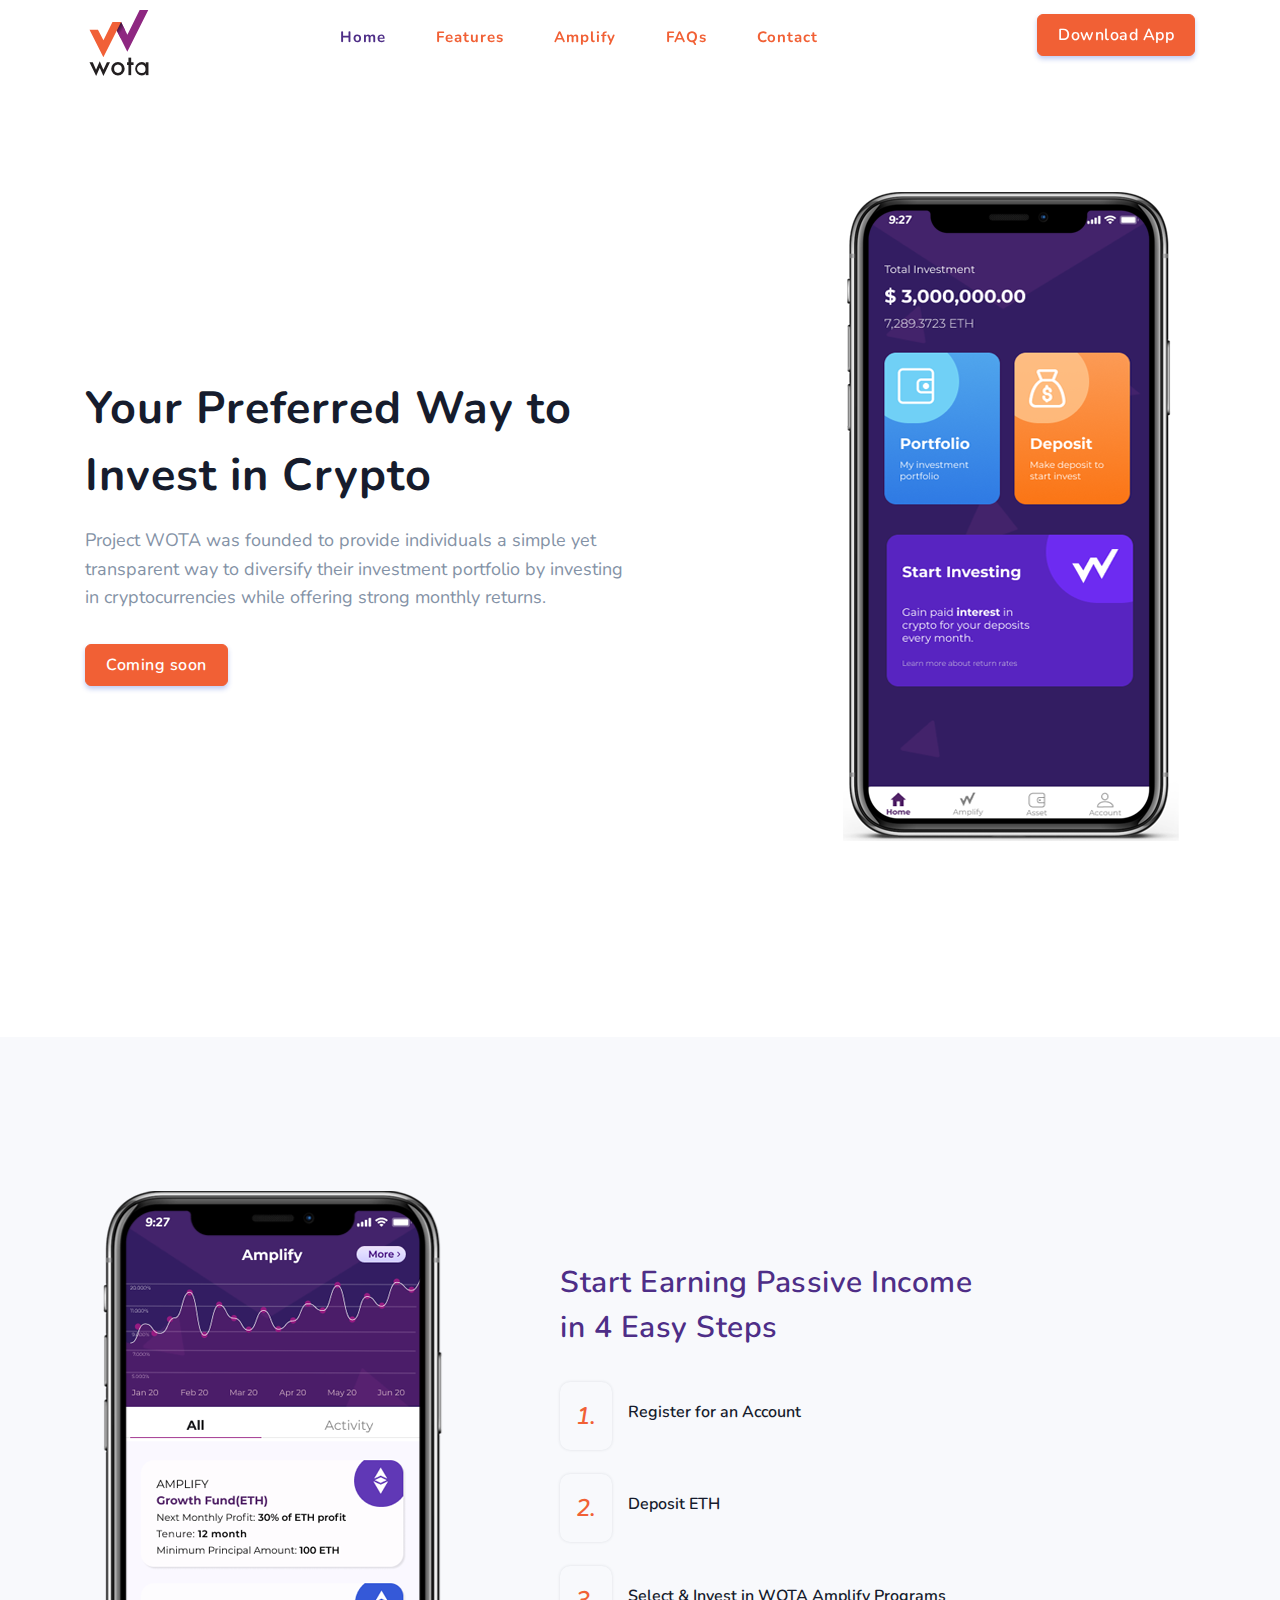
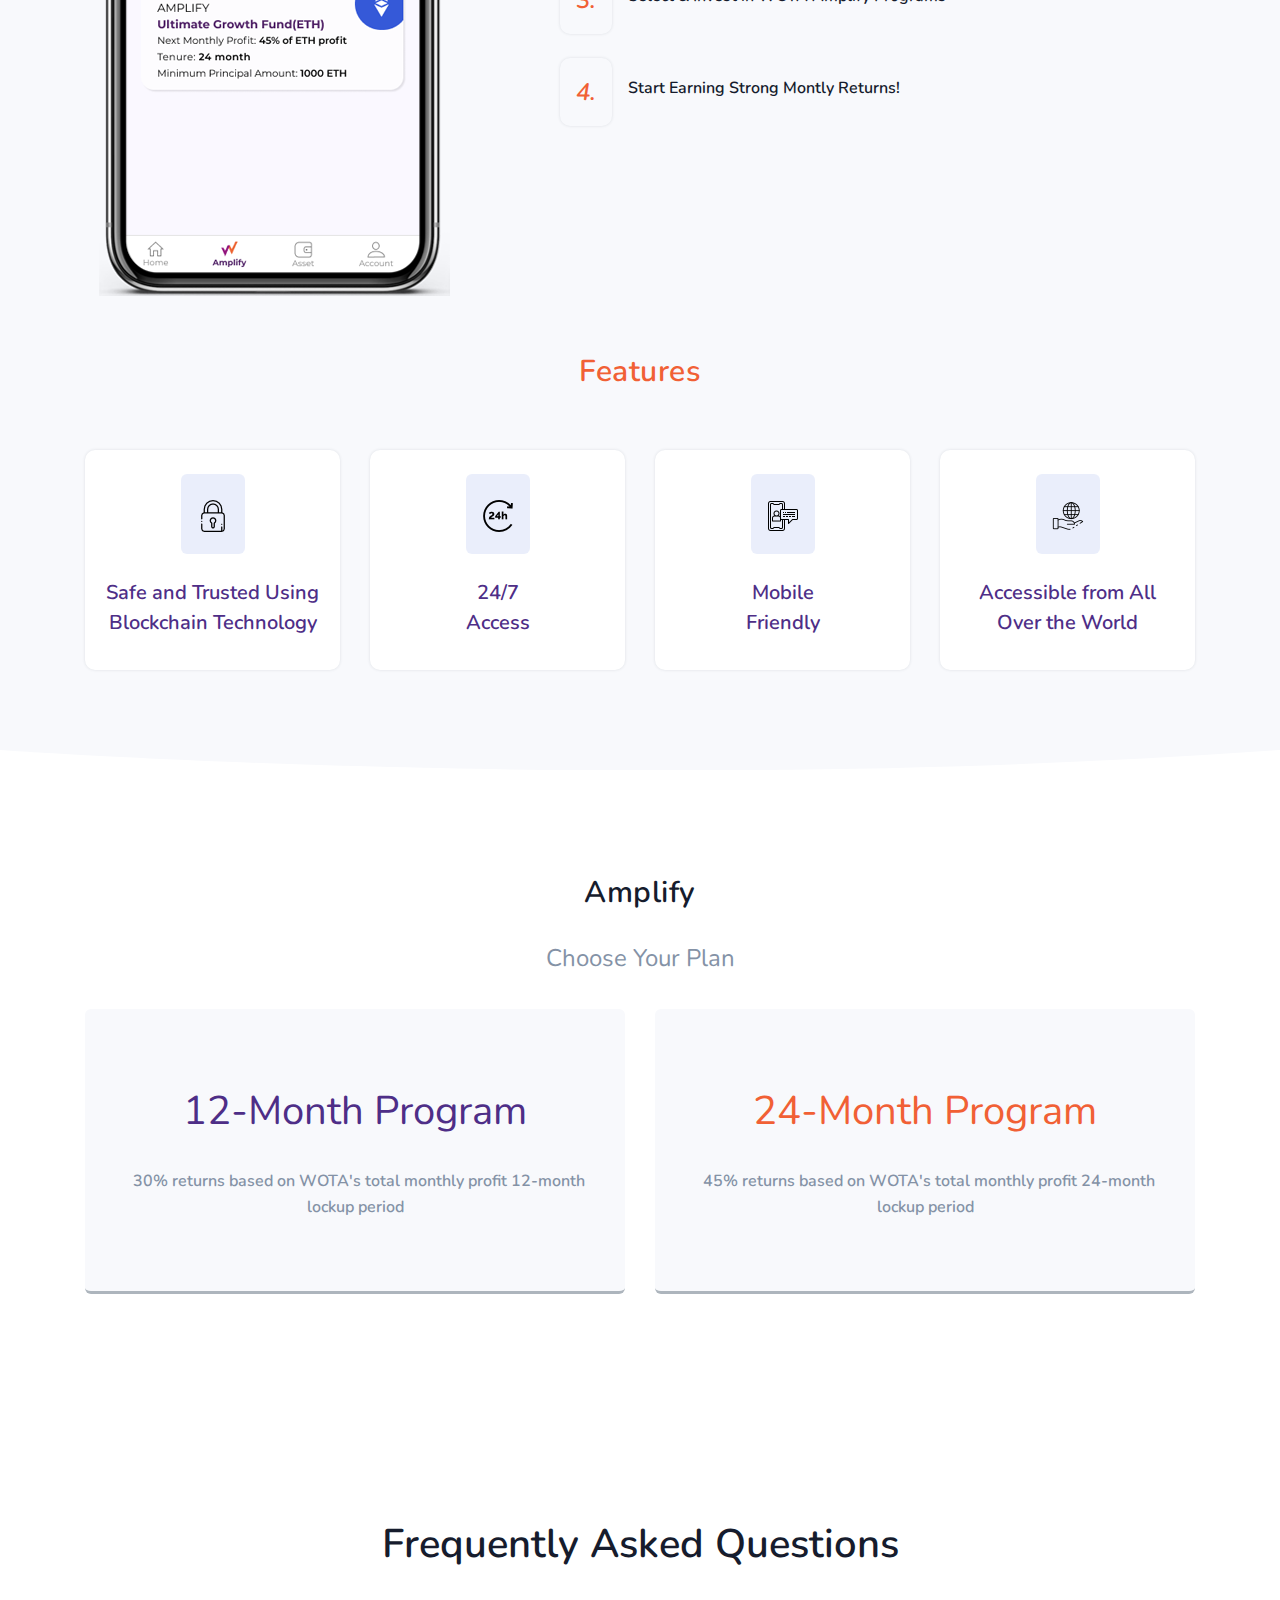
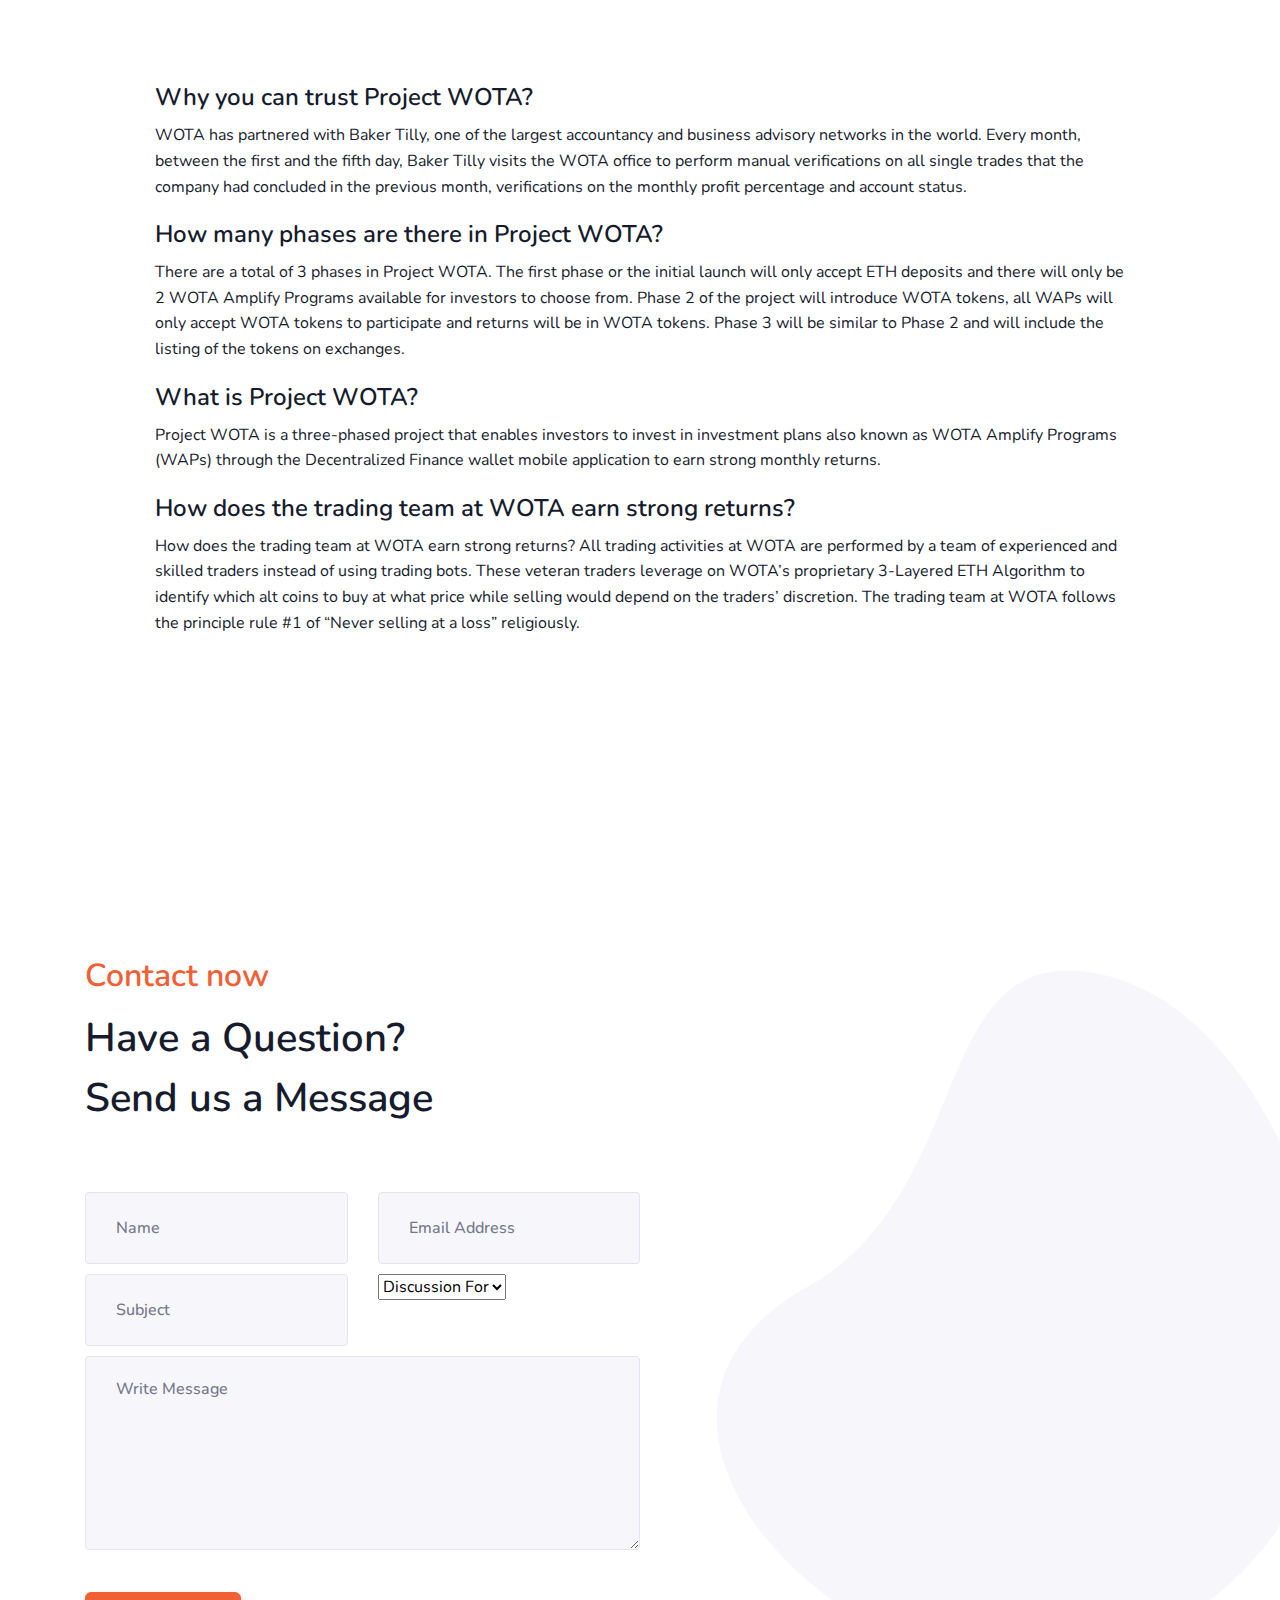
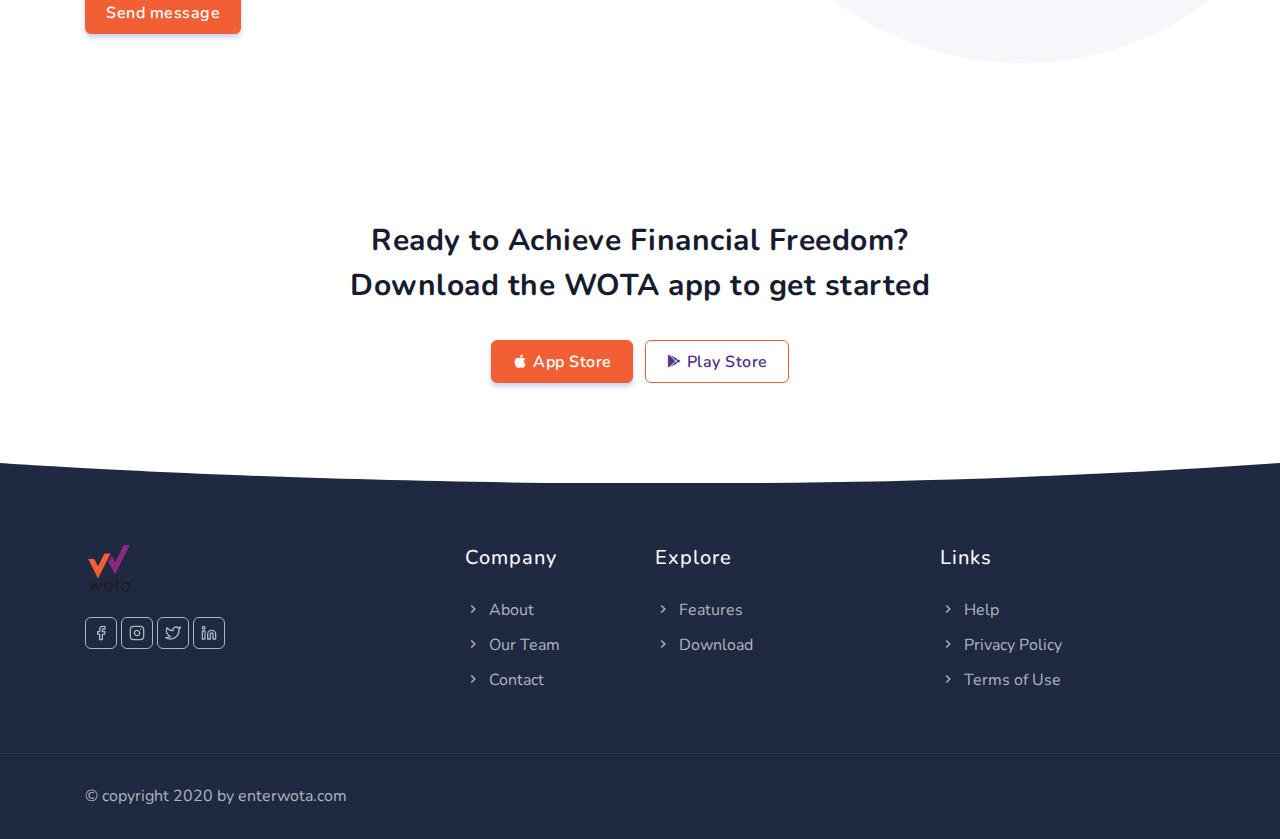
==== commit 30c1cb26: "footer changes" ====
--- a/index-apps.html
+++ b/index-apps.html
@@ -78,7 +78,6 @@
                         <li><a href="index-apps.html" >Home</a></li>
                         <li><a href="#Features">Features</a></li>
                         <li><a href="#Amplify">Amplify</a></li>
-                        <li><a href="#App">App</a></li>  
                         <li><a href="#FAQs">FAQs</a></li>
                         <li><a href="#Contact">Contact</a></li>
                 </div><!--end navigation-->
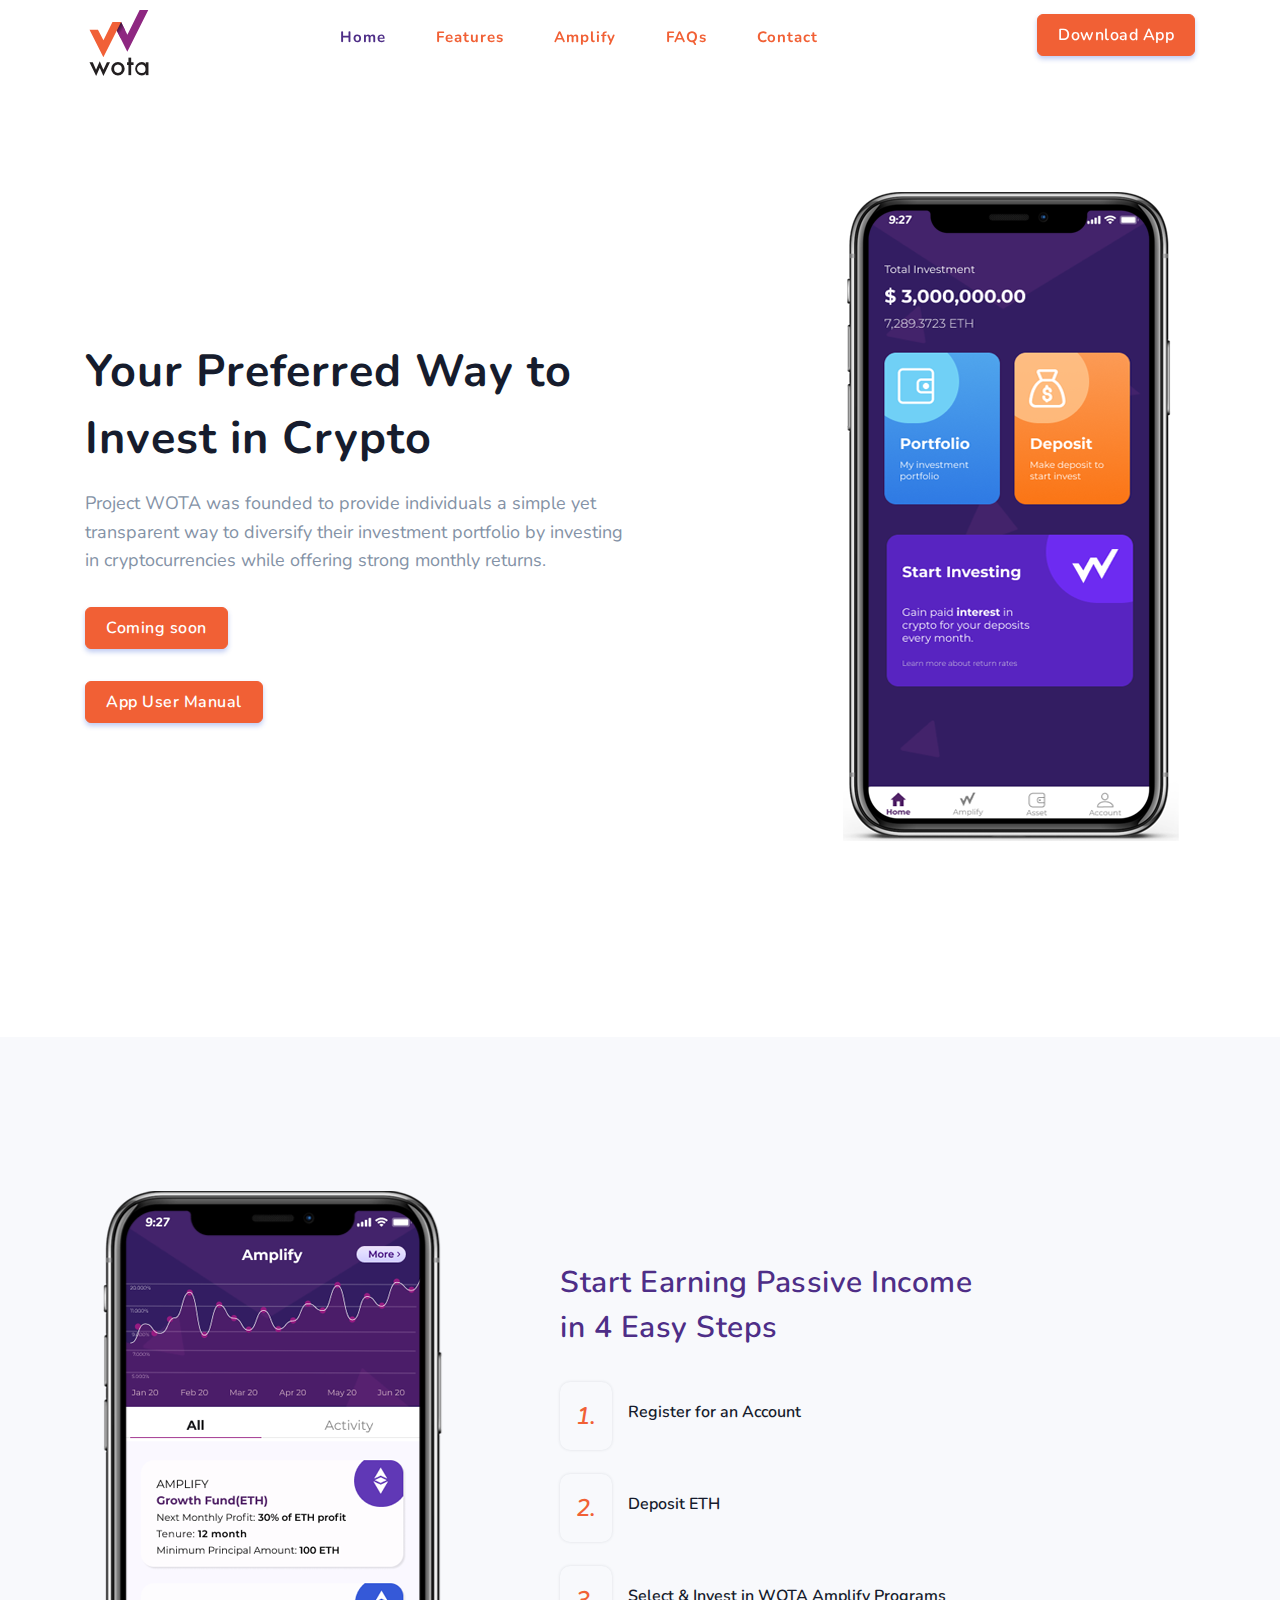
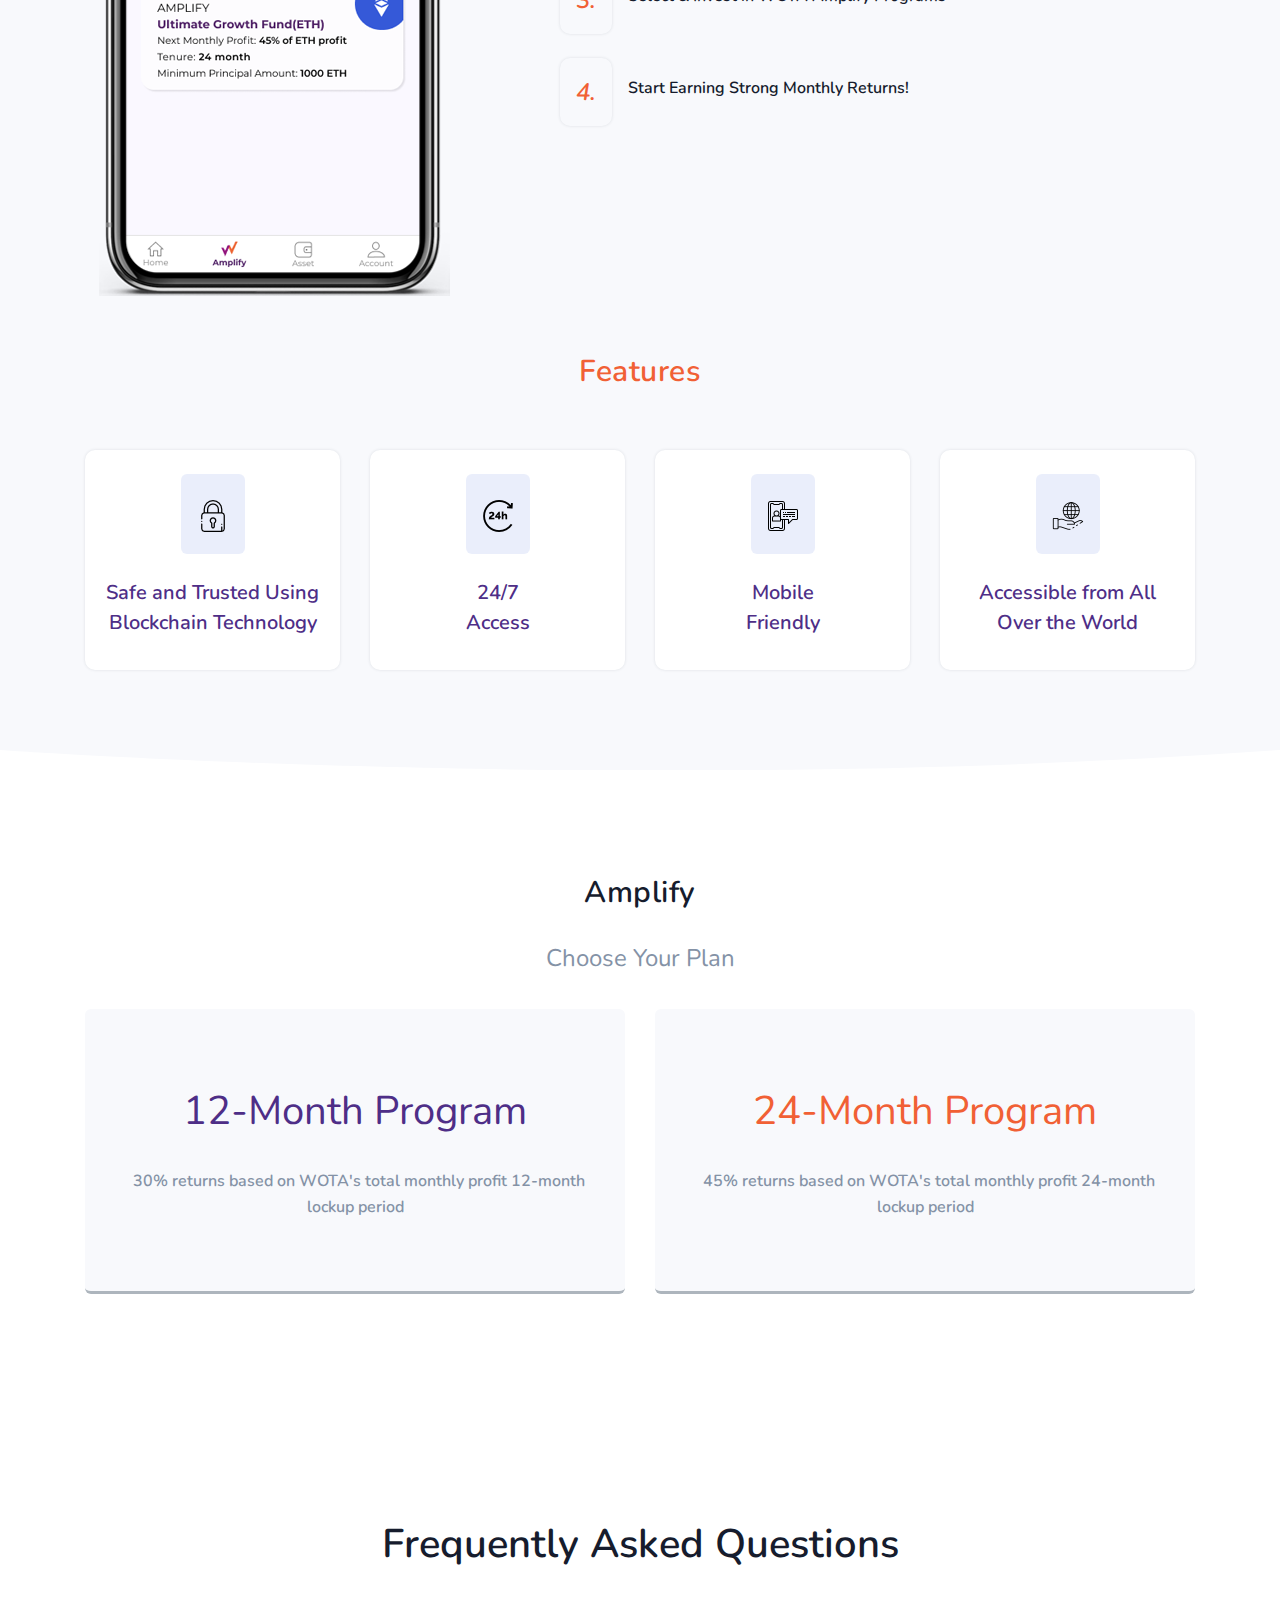
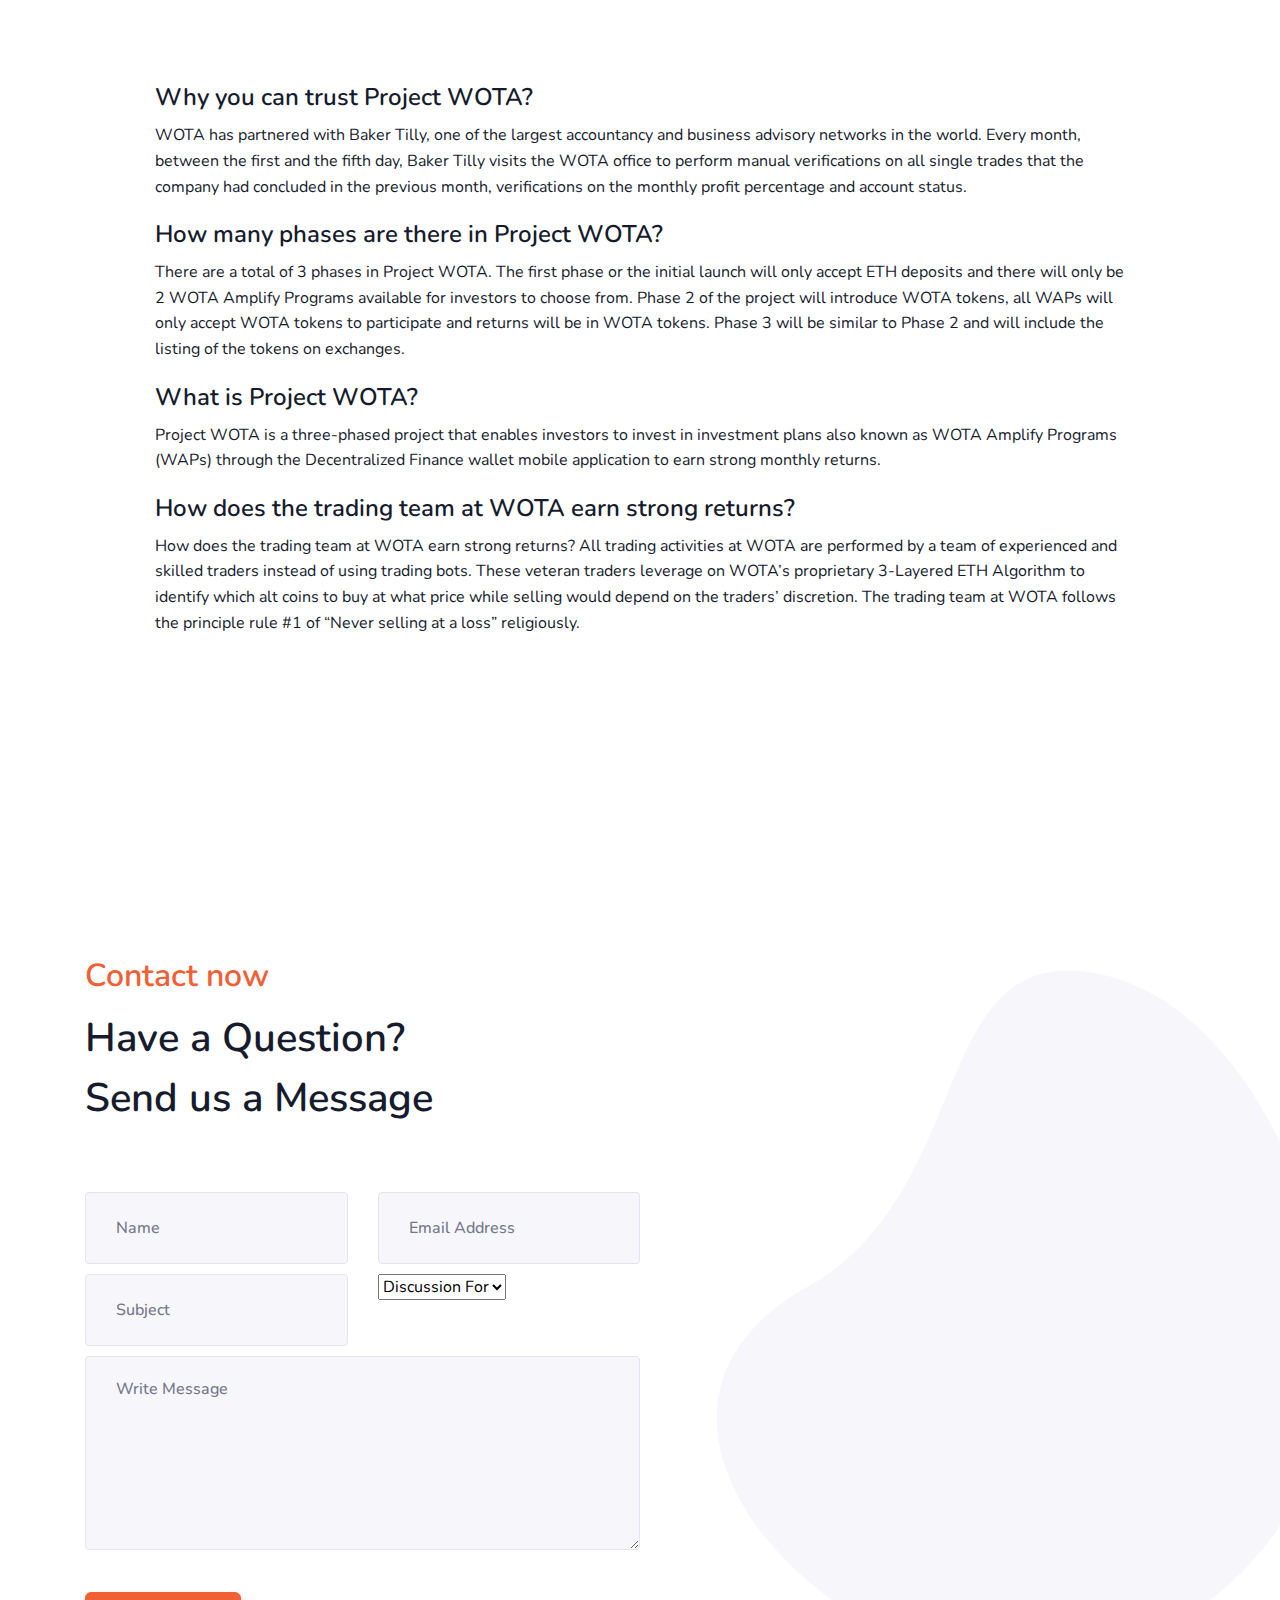
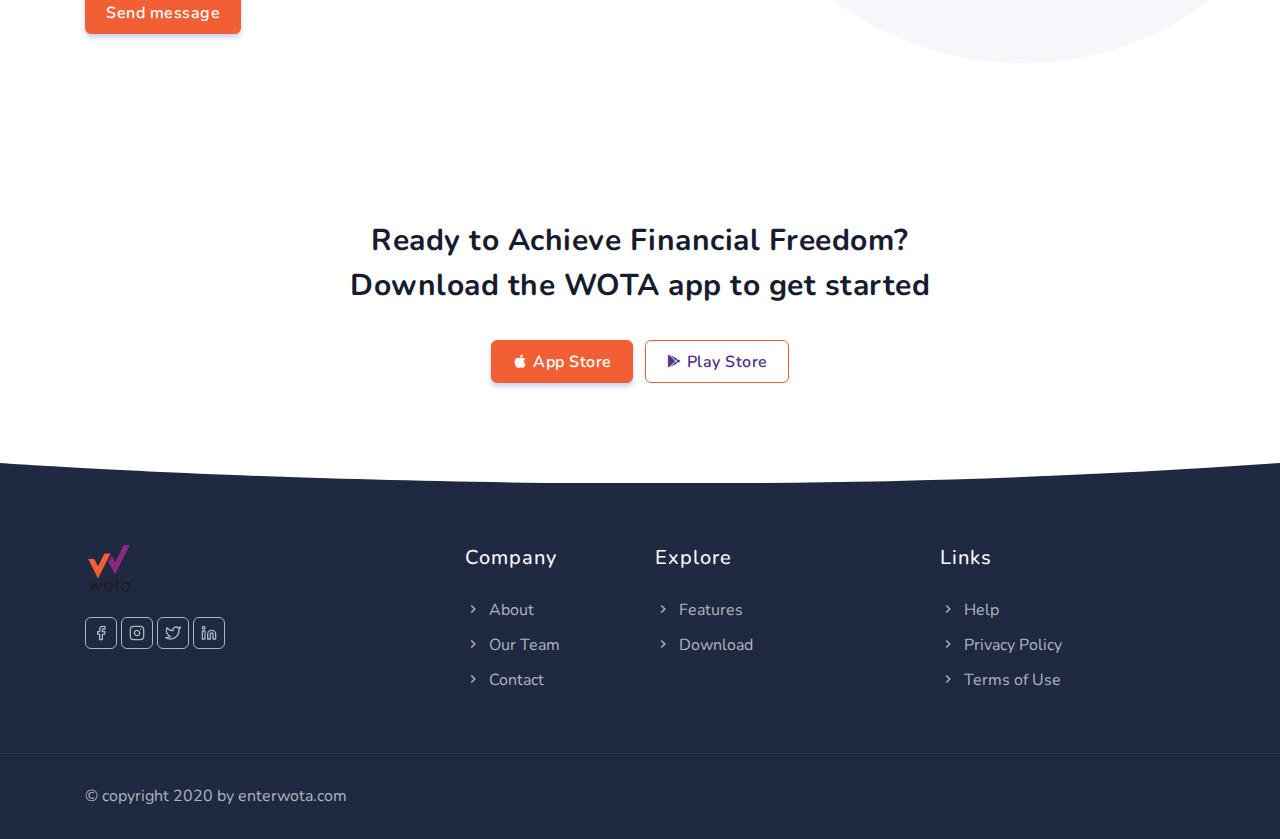
==== commit 73b0892d: "latest changes" ====
--- a/index-apps.html
+++ b/index-apps.html
@@ -30,7 +30,7 @@
         <!-- Main Css -->
         <link href="css/style.css" rel="stylesheet" type="text/css" id="theme-opt" />
         <link href="css/colors/default.css" rel="stylesheet" id="color-opt">
-
+        <script src="https://s3-us-west-2.amazonaws.com/s.cdpn.io/85280/debug.js"></script>
     </head>
 
     <body>
@@ -97,6 +97,9 @@
                             <div class="mt-4">
                                 <a href="" class="btn btn-primary mt-2 mr-2">Coming soon</a>
                             </div>
+                            <div class="mt-4">
+                                <a href="assets/WOTA Mobile App User Manual.pdf" class="btn btn-primary mt-2 mr-2" >App User Manual</a>
+                            </div>
                         </div>
                     </div><!--end col-->
 
@@ -155,7 +158,7 @@
                                     <i style="color: #F16035;"> 4. </i>
                                 </div>
                                 <div class="media-body">
-                                    <h6>Start Earning Strong Montly Returns!</h6>
+                                    <h6>Start Earning Strong Monthly Returns!</h6>
                                 </div>
                             </div>
                         </div>
@@ -287,7 +290,7 @@
             </div>
         </section><!--end section-->
         <!-- Price End -->
-    
+        
 
         <section class="faq-one" id="FAQs">
             <img
--- a/css/style.css
+++ b/css/style.css
@@ -379,7 +379,7 @@
 .btn-primary:hover, .btn-primary:focus, .btn-primary:active, .btn-primary.active, .btn-primary.focus {
   background-color: #F16035 !important;
   border-color: #F16035 !important;
-  color: #aaa7a7 !important;
+  color: #ffffff !important;
 }
 
 .btn-soft-primary {
@@ -5226,4 +5226,5 @@
 
 .col-md-10 {
 }
-/*# sourceMappingURL=style.css.map */+/*# sourceMappingURL=style.css.map */
+
--- a/css/style.css
+++ b/css/style.css
@@ -379,7 +379,7 @@
 .btn-primary:hover, .btn-primary:focus, .btn-primary:active, .btn-primary.active, .btn-primary.focus {
   background-color: #F16035 !important;
   border-color: #F16035 !important;
-  color: #aaa7a7 !important;
+  color: #ffffff !important;
 }
 
 .btn-soft-primary {
@@ -5226,4 +5226,5 @@
 
 .col-md-10 {
 }
-/*# sourceMappingURL=style.css.map */+/*# sourceMappingURL=style.css.map */
+
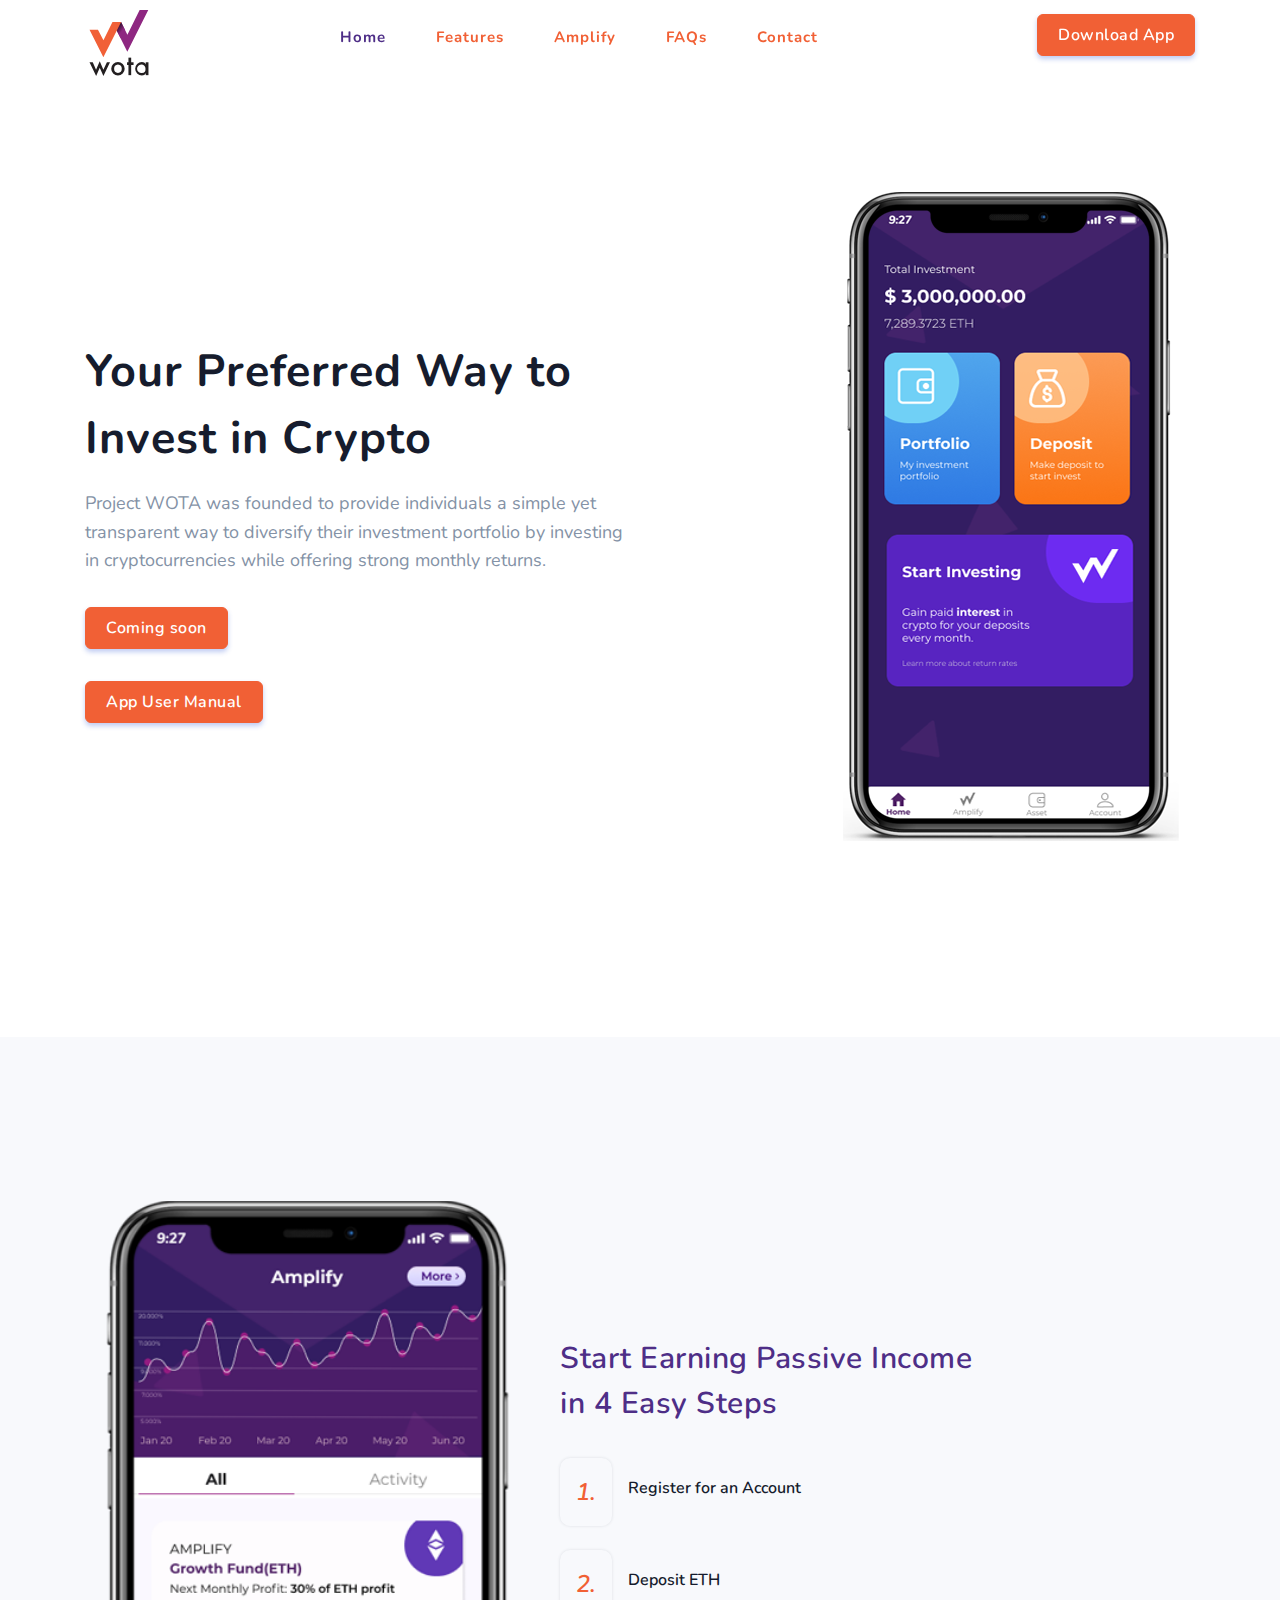
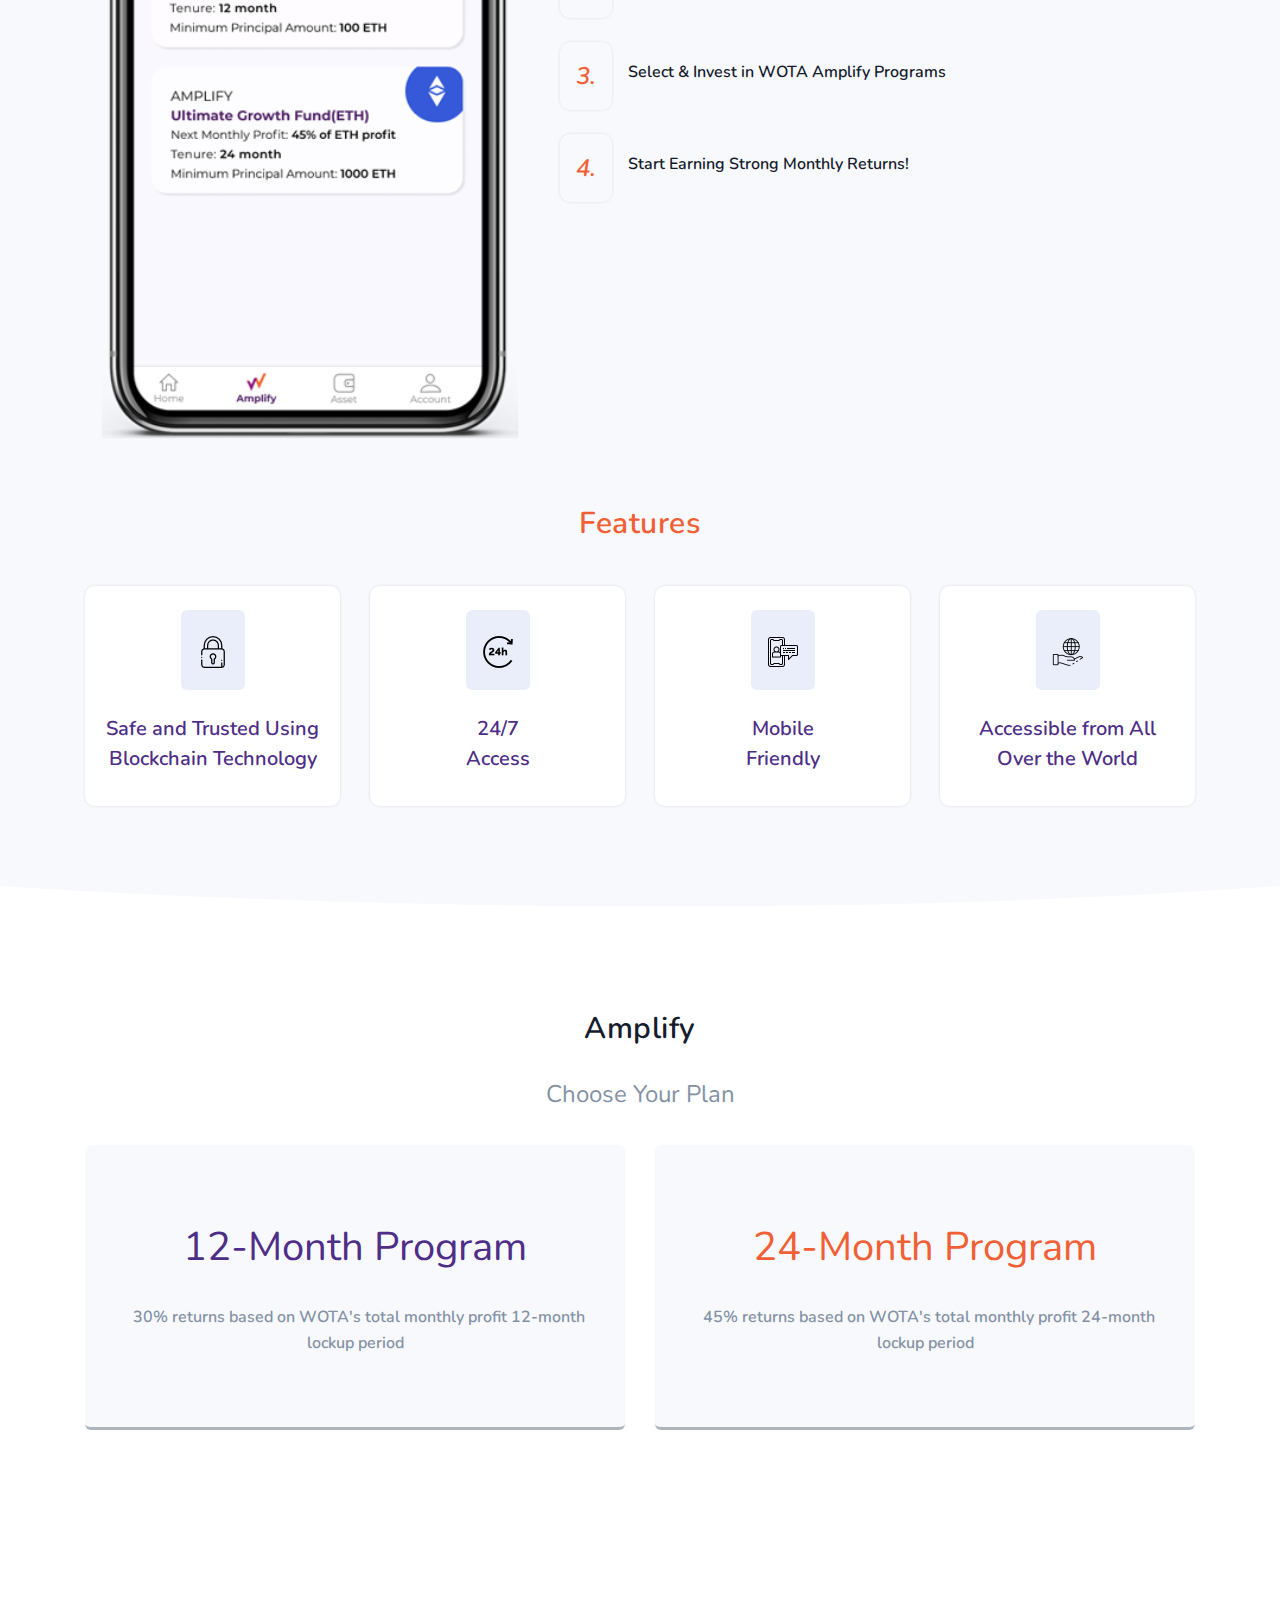
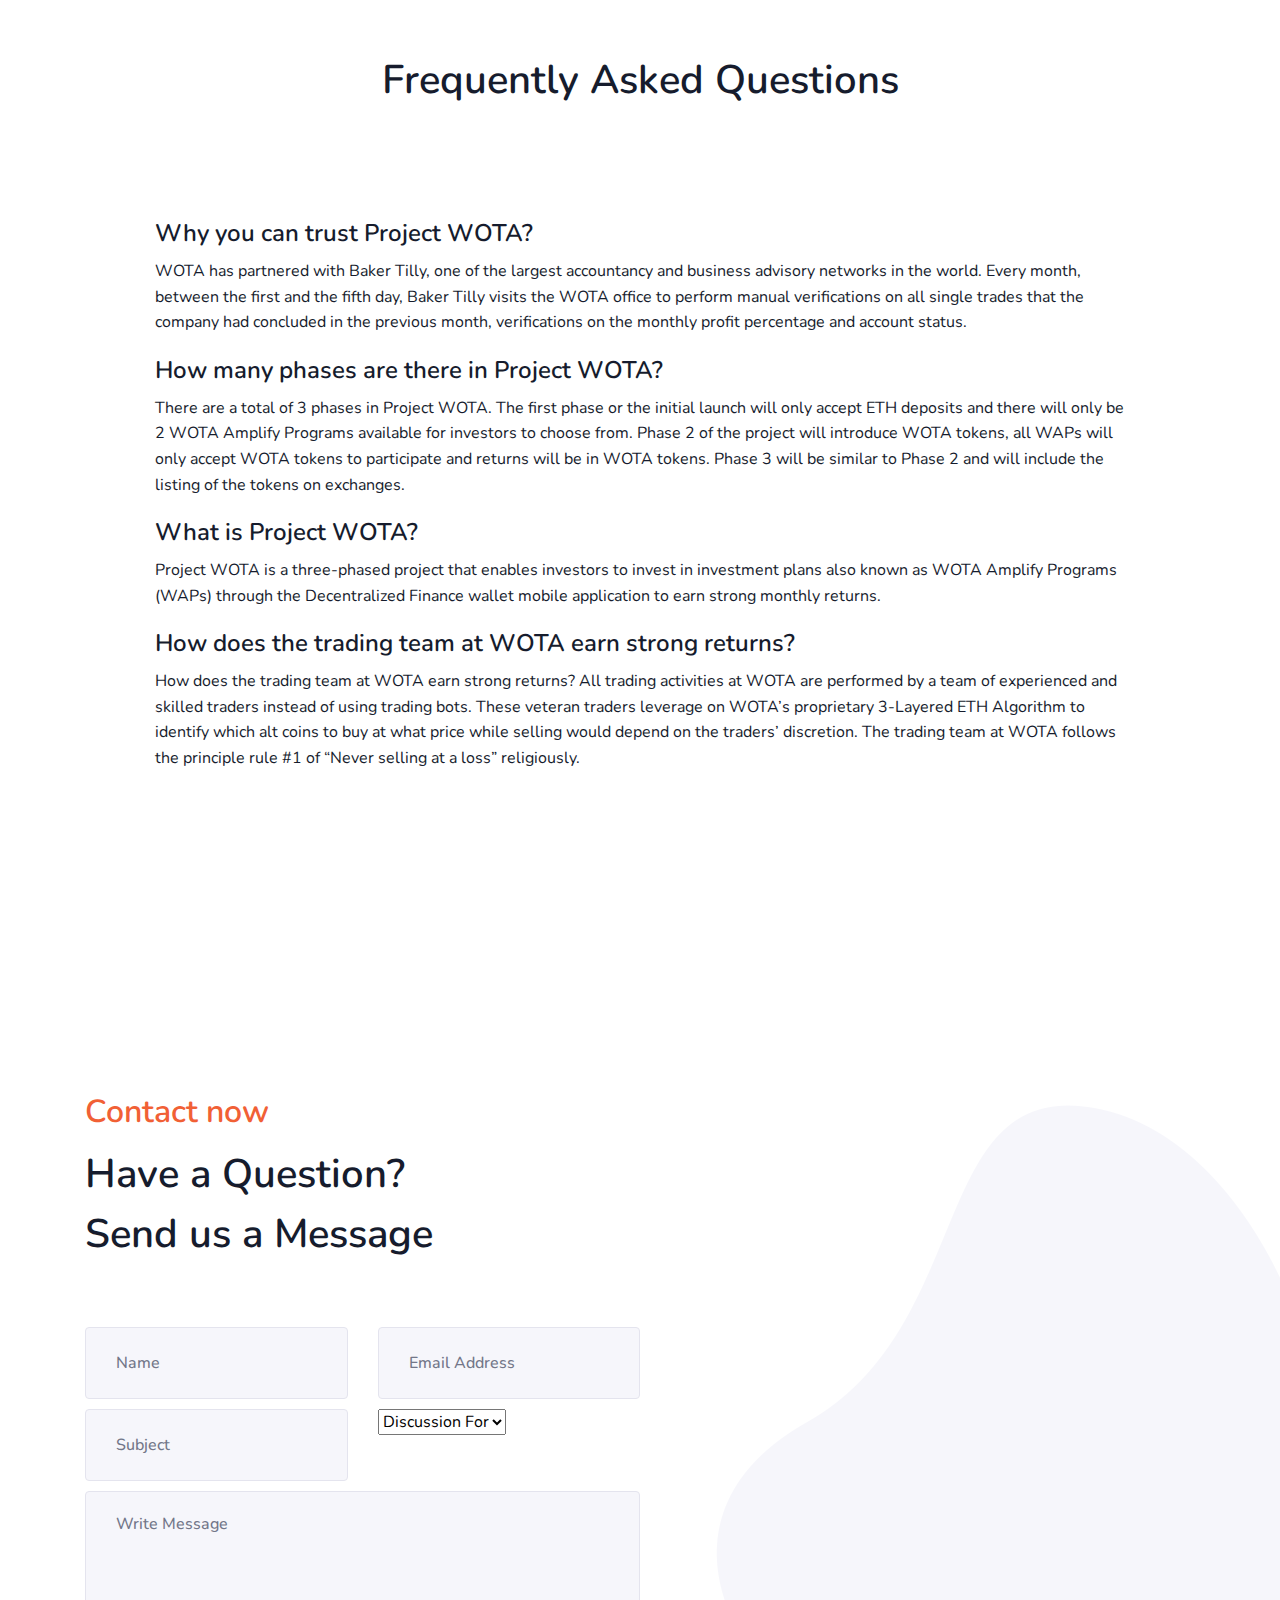
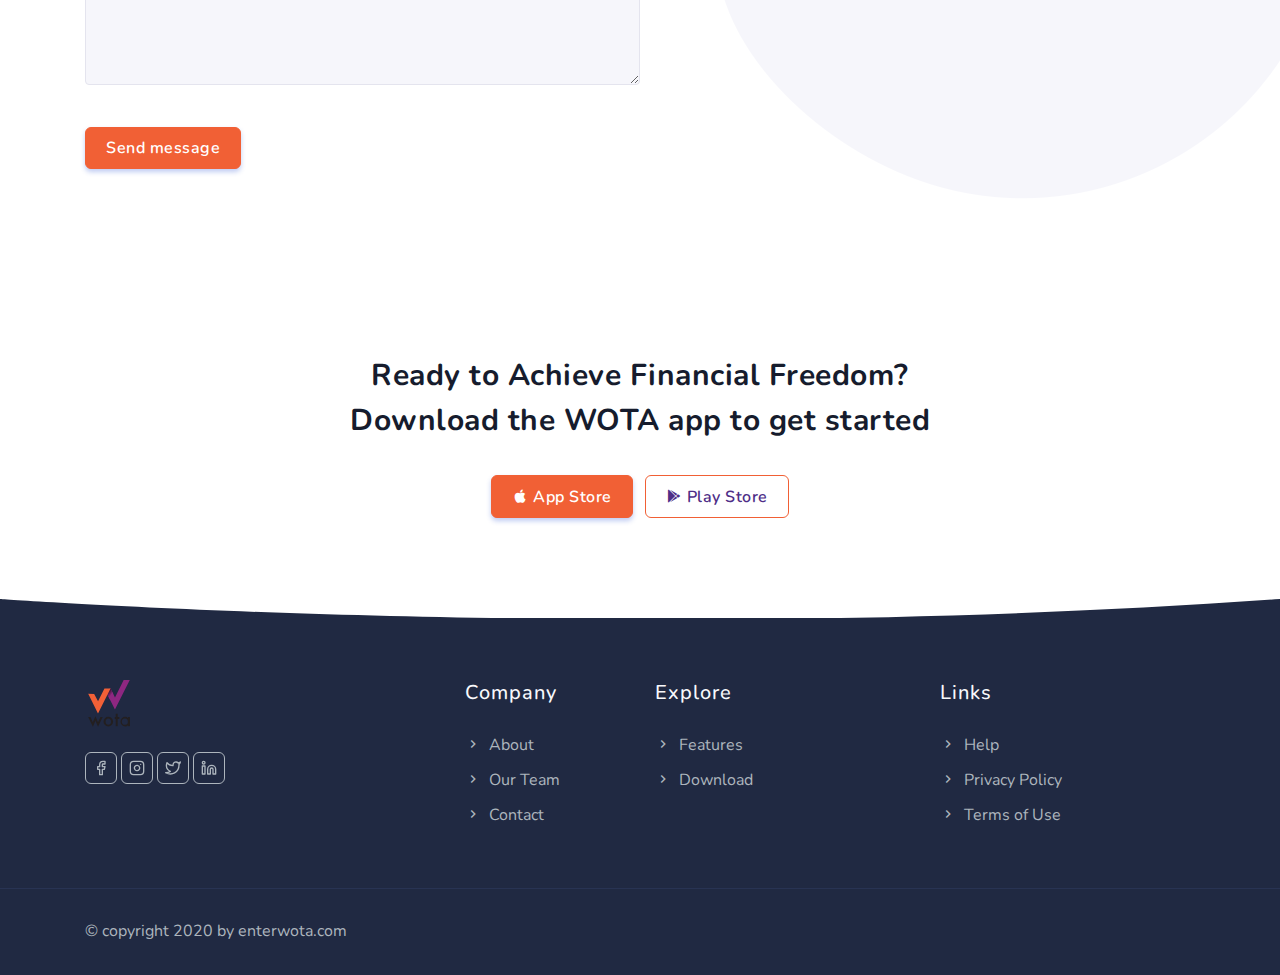
==== commit 0157d853: "fix responsive" ====
--- a/index-apps.html
+++ b/index-apps.html
@@ -120,8 +120,8 @@
         <section class="section bg-light">
             <div class="container">
                 <div class="row align-items-center">
-                    <div class="col-lg-5 col-md-6">
-                        <img src="images/app/Amplify(All)1.png"  alt="">
+                    <div class="col-12 col-lg-5 col-md-6">
+                        <img src="images/app/Amplify(All)1.png"  alt="" style="width: 100%">
                     </div><!--end col-->
 
                     <div class="col-lg-7 col-md-6 mt-4 pt-2 mt-sm-0 pt-sm-0">
@@ -170,13 +170,13 @@
                 <div class="row justify-content-center">
                     <div class="col-12 text-center">
                         <div class="section-title mb-4 pb-2">
-                            <h4 class="title mb-4" style="color:#F16035">Features</h4>
-                        </div>
-                    </div><!--end col-->
-                </div><!--end row-->
-
-                <div class="row">
-                    <div class="col">
+                            <h4 class="title" style="color:#F16035">Features</h4>
+                        </div>
+                    </div><!--end col-->
+                </div><!--end row-->
+
+                <div class="row row-with-gaps">
+                    <div class="col-12 col-lg-3">
                         <div class="card features explore-feature p-4 px-md-3 border-0 rounded-md shadow text-center">
                             <div class="icons rounded h2 text-center text-primary px-3">
                                 <img src="images/app/lock.png" alt="">
@@ -189,7 +189,7 @@
                         </div>
                     </div><!--end col-->
                     
-                    <div class="col">
+                    <div class="col-12 col-lg-3">
                         <div class="card features explore-feature p-4 px-md-3 border-0 rounded-md shadow text-center">
                             <div class="icons rounded h2 text-center text-primary px-3">
                                 <img src="images/app/24-hours.png" alt="">
@@ -202,7 +202,7 @@
                         </div>
                     </div><!--end col-->
                     
-                    <div class="col">
+                    <div class="col-12 col-lg-3">
                         <div class="card features explore-feature p-4 px-md-3 border-0 rounded-md shadow text-center">
                             <div class="icons rounded h2 text-center text-primary px-3">
                                 <img src="images/app/smartphone.png" alt="">
@@ -215,7 +215,7 @@
                         </div>
                     </div><!--end col-->
                     
-                    <div class="col">
+                    <div class="col-12 col-lg-3">
                         <div class="card features explore-feature p-4 px-md-3 border-0 rounded-md shadow text-center">
                             <div class="icons rounded h2 text-center text-primary px-3">
                                 <img src="images/app/global.png" alt="">
@@ -255,7 +255,7 @@
 
                 <div class=tabed-content>
                 <div container>
-                <div class="row justify-content-lg-center">
+                <div class="row justify-content-lg-center row-with-gaps">
                     <div class="col-md-10 col-lg">
                         <div class="card pricing-rates bg-light py-5 border-0 rounded text-center">
                             <div class="card-body">
--- a/css/style.css
+++ b/css/style.css
@@ -4353,9 +4353,10 @@
   transition: all 0.5s ease;
 }
 
-#features .container{
+/* #features .container{
    padding-top: ;
-}
+} */
+
 .container-filter li a {
   font-size: 13px;
   padding: 0px 15px;
@@ -5224,7 +5225,9 @@
   padding-bottom: 10%;
 }
 
-.col-md-10 {
-}
 /*# sourceMappingURL=style.css.map */
 
+/* Override */
+.row-with-gaps {
+  row-gap: 16px;
+}
--- a/css/style.css
+++ b/css/style.css
@@ -4353,9 +4353,10 @@
   transition: all 0.5s ease;
 }
 
-#features .container{
+/* #features .container{
    padding-top: ;
-}
+} */
+
 .container-filter li a {
   font-size: 13px;
   padding: 0px 15px;
@@ -5224,7 +5225,9 @@
   padding-bottom: 10%;
 }
 
-.col-md-10 {
-}
 /*# sourceMappingURL=style.css.map */
 
+/* Override */
+.row-with-gaps {
+  row-gap: 16px;
+}
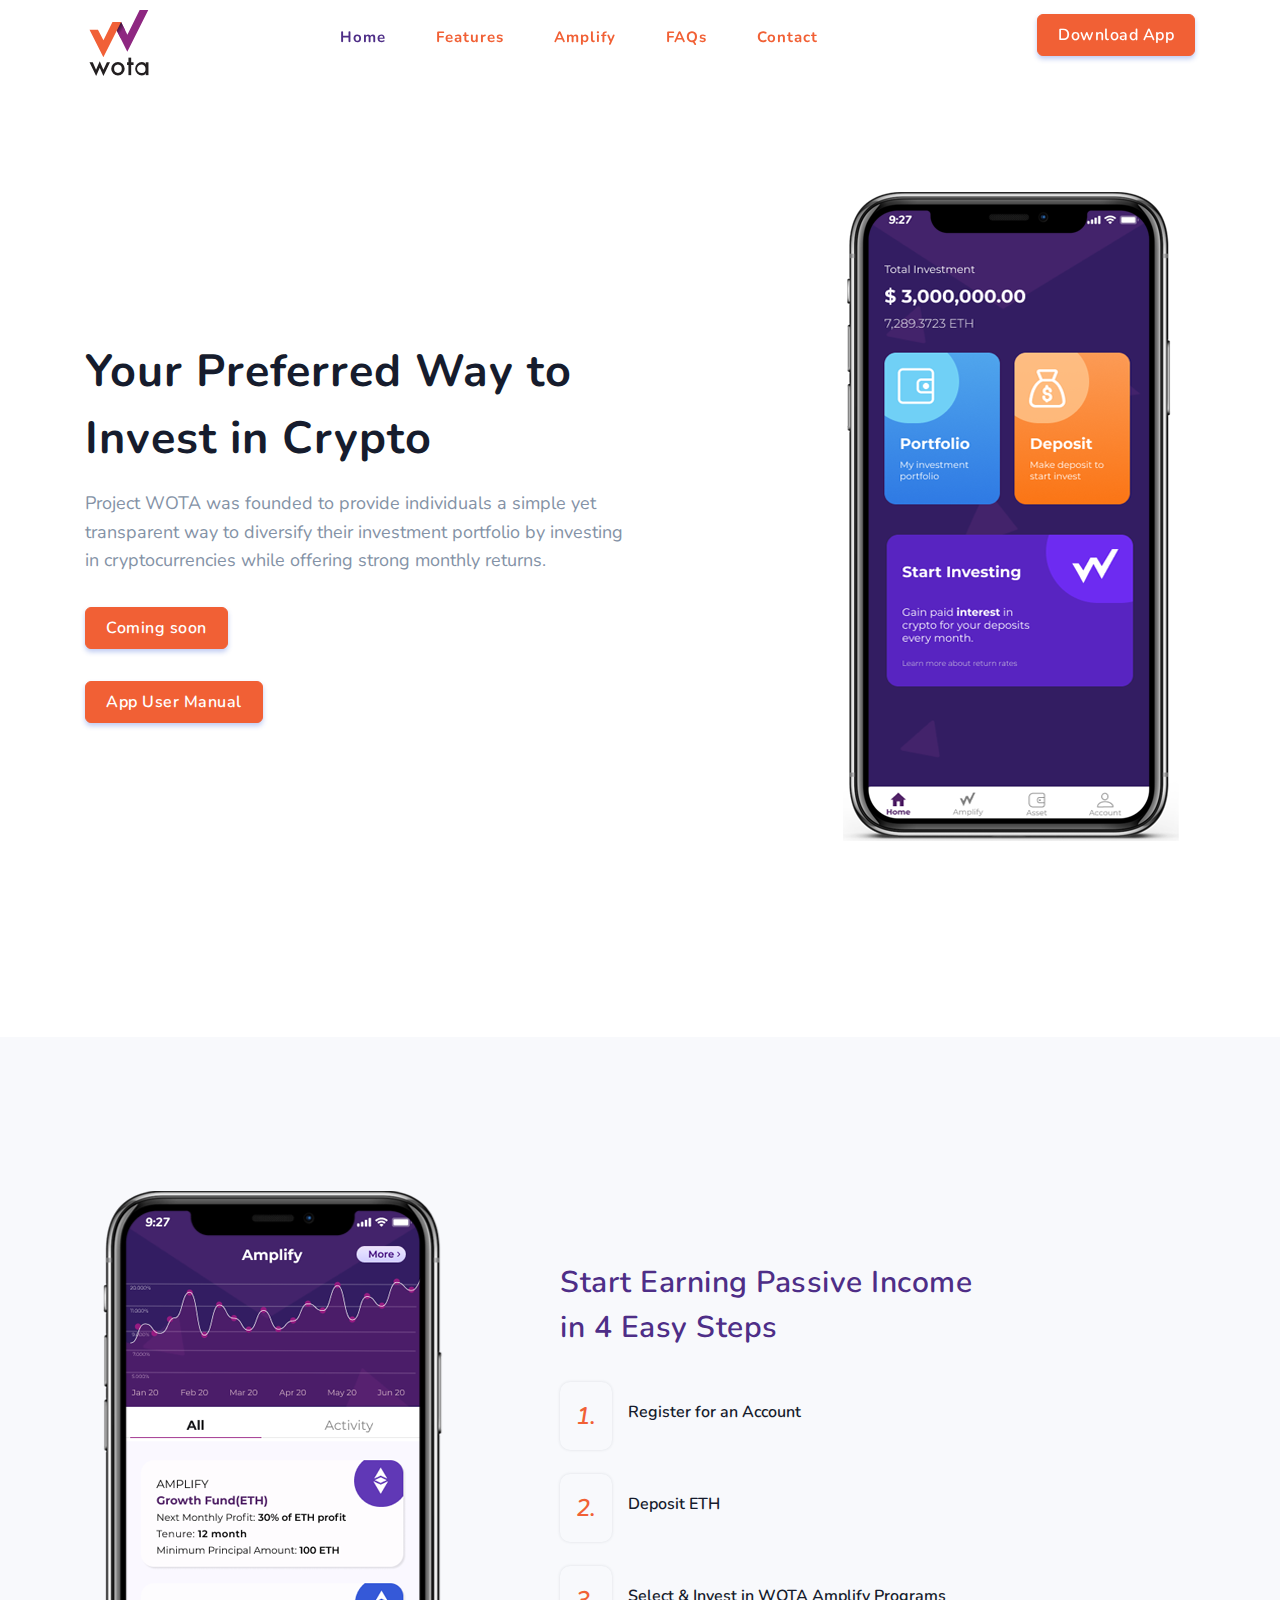
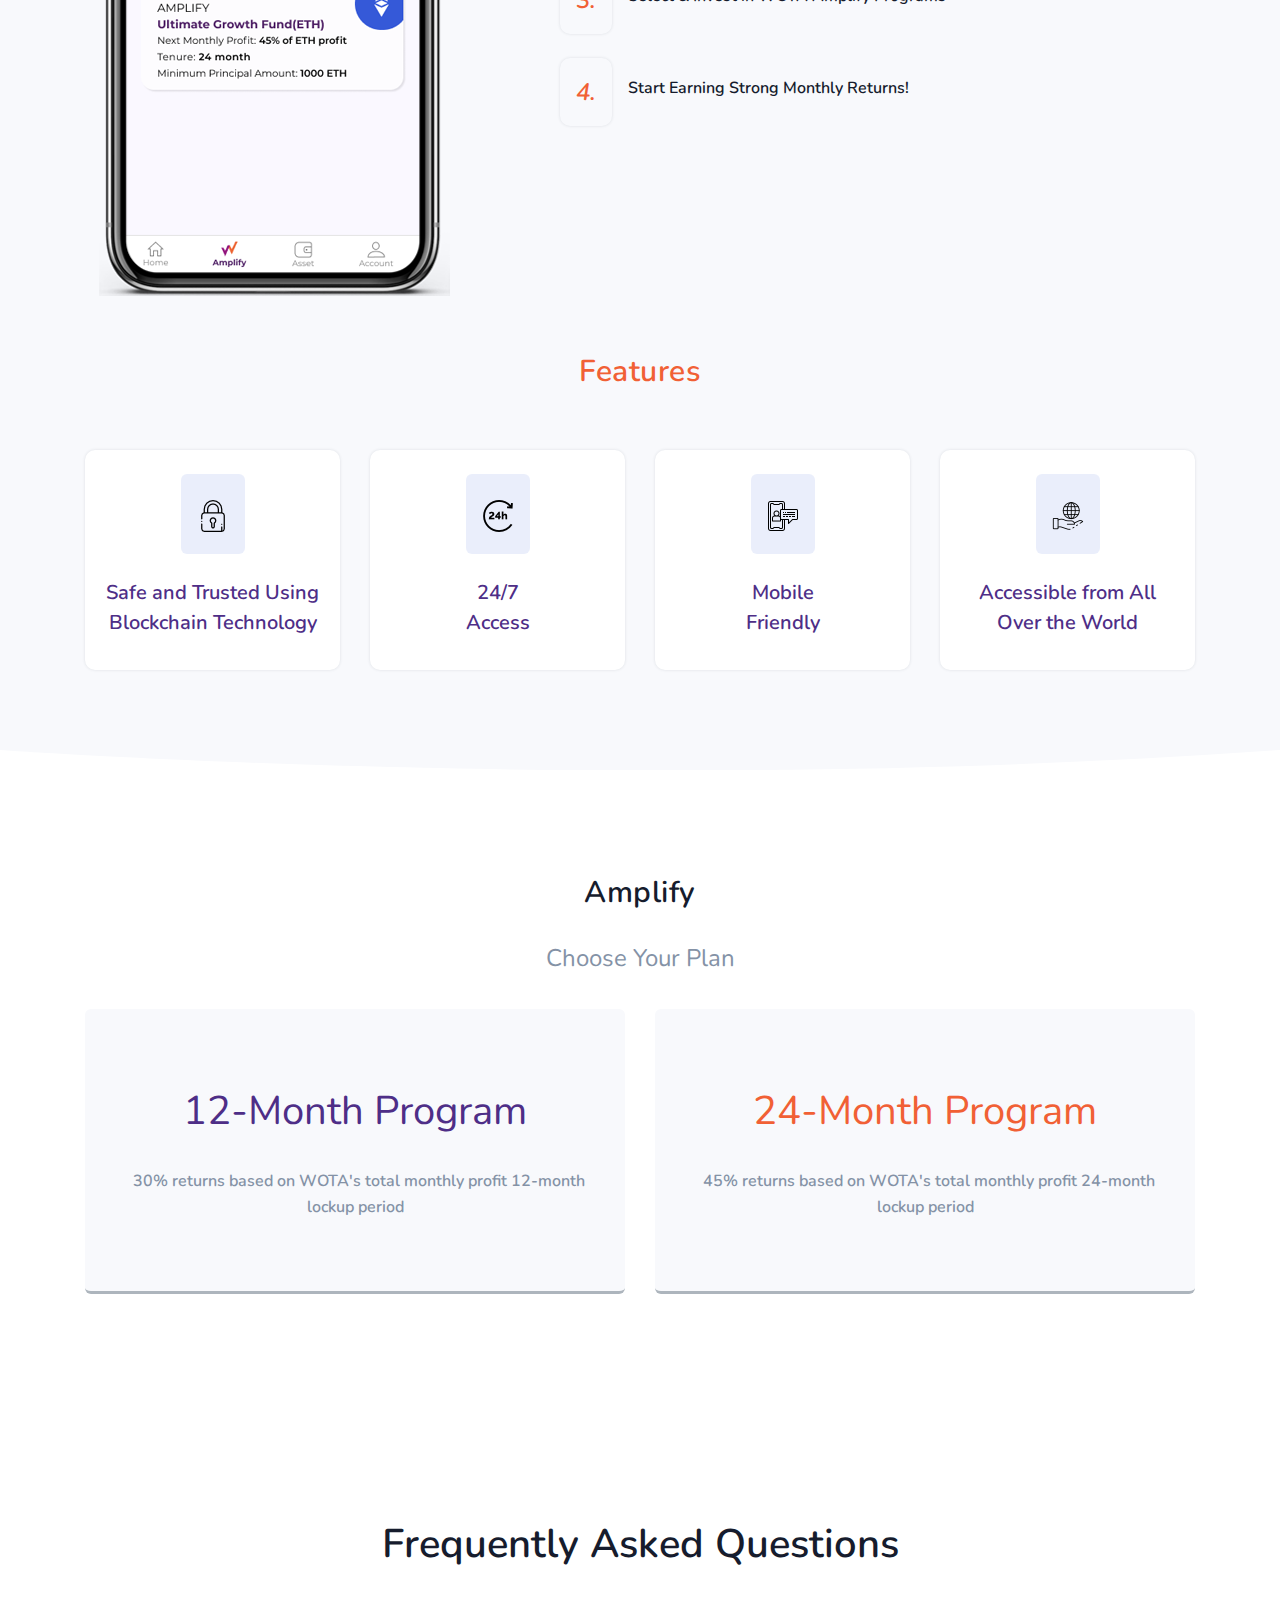
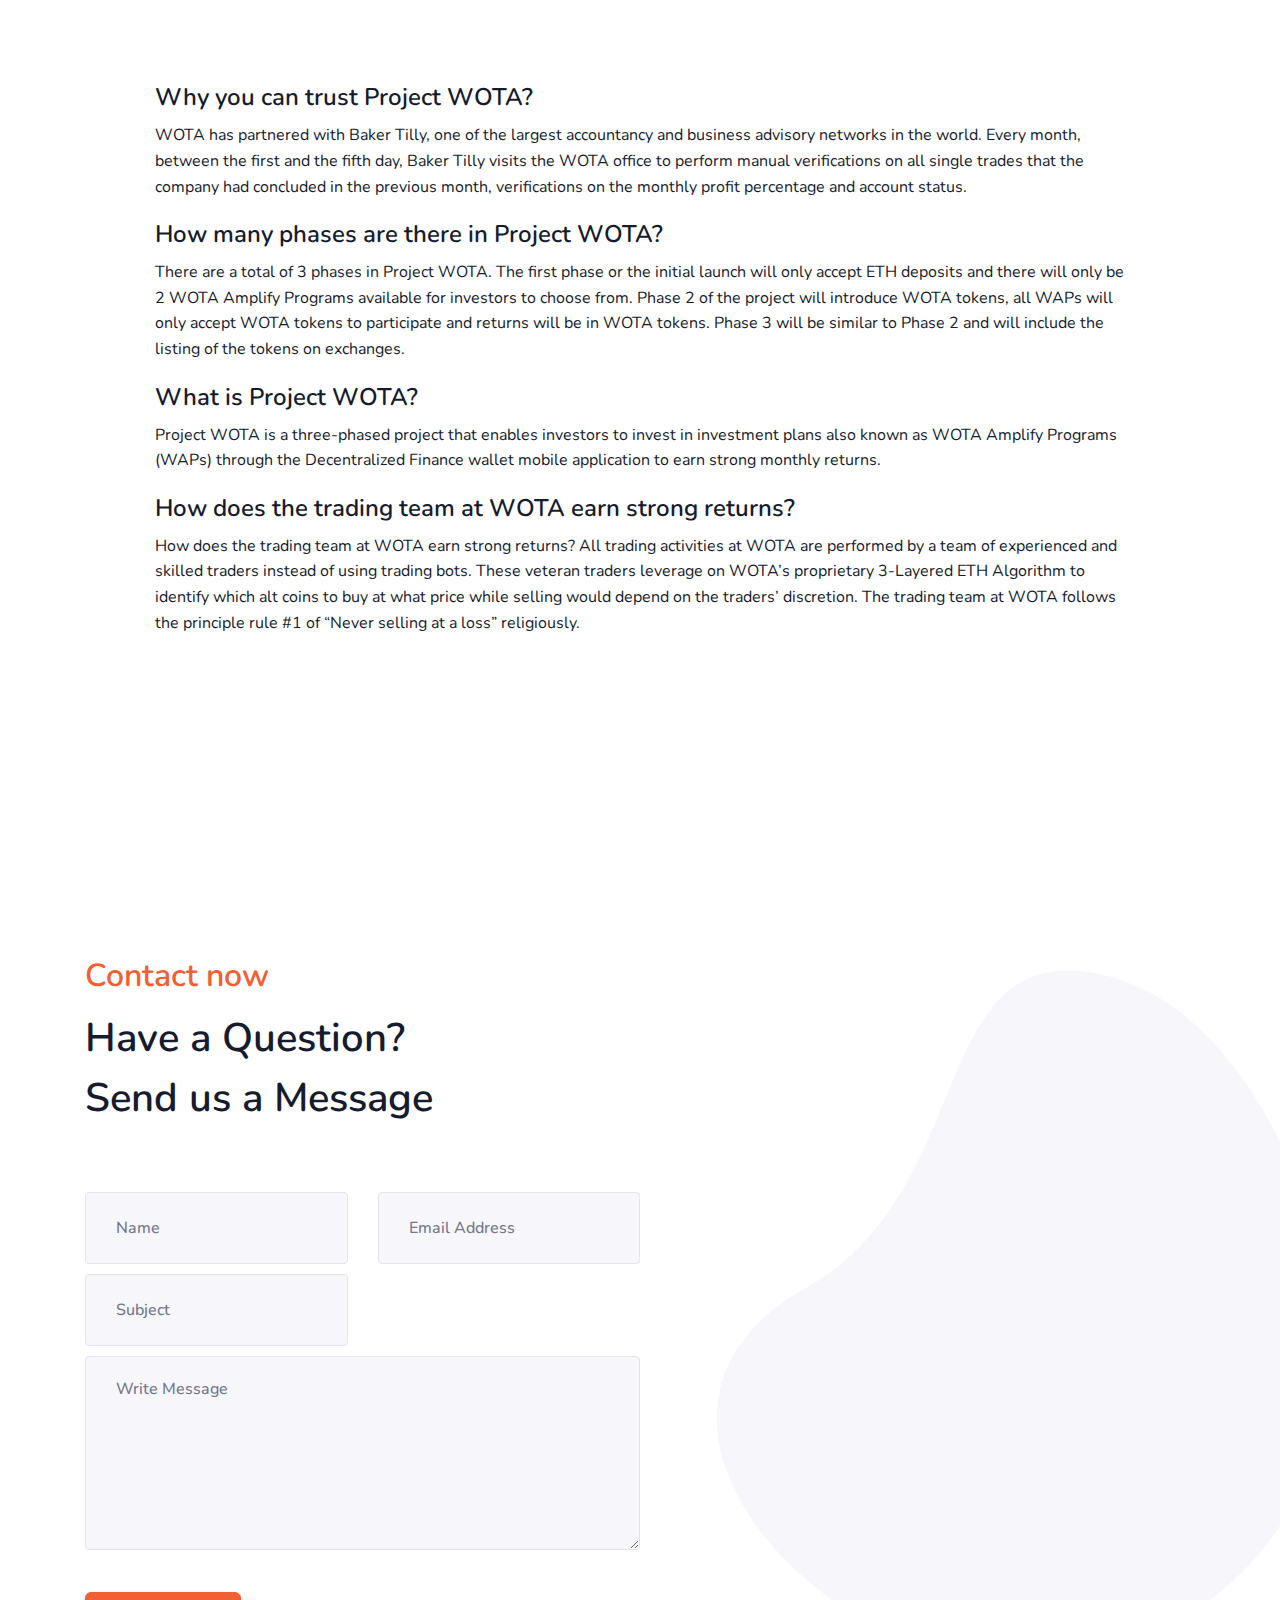
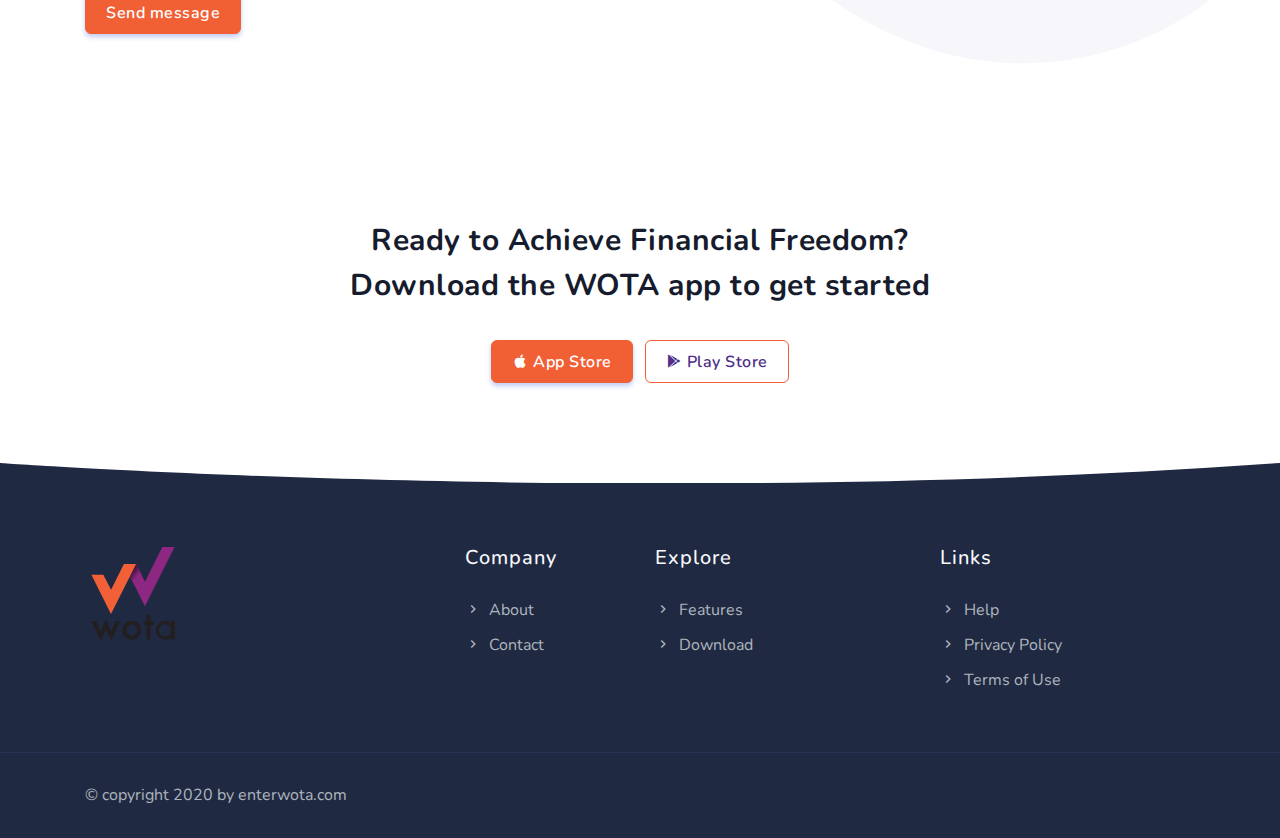
==== commit b143aaa6: "latest changes" ====
--- a/index-apps.html
+++ b/index-apps.html
@@ -120,8 +120,8 @@
         <section class="section bg-light">
             <div class="container">
                 <div class="row align-items-center">
-                    <div class="col-12 col-lg-5 col-md-6">
-                        <img src="images/app/Amplify(All)1.png"  alt="" style="width: 100%">
+                    <div class="col-lg-5 col-md-6">
+                        <img src="images/app/Amplify(All)1.png"  alt="">
                     </div><!--end col-->
 
                     <div class="col-lg-7 col-md-6 mt-4 pt-2 mt-sm-0 pt-sm-0">
@@ -170,13 +170,13 @@
                 <div class="row justify-content-center">
                     <div class="col-12 text-center">
                         <div class="section-title mb-4 pb-2">
-                            <h4 class="title" style="color:#F16035">Features</h4>
-                        </div>
-                    </div><!--end col-->
-                </div><!--end row-->
-
-                <div class="row row-with-gaps">
-                    <div class="col-12 col-lg-3">
+                            <h4 class="title mb-4" style="color:#F16035">Features</h4>
+                        </div>
+                    </div><!--end col-->
+                </div><!--end row-->
+
+                <div class="row">
+                    <div class="col">
                         <div class="card features explore-feature p-4 px-md-3 border-0 rounded-md shadow text-center">
                             <div class="icons rounded h2 text-center text-primary px-3">
                                 <img src="images/app/lock.png" alt="">
@@ -189,7 +189,7 @@
                         </div>
                     </div><!--end col-->
                     
-                    <div class="col-12 col-lg-3">
+                    <div class="col">
                         <div class="card features explore-feature p-4 px-md-3 border-0 rounded-md shadow text-center">
                             <div class="icons rounded h2 text-center text-primary px-3">
                                 <img src="images/app/24-hours.png" alt="">
@@ -202,7 +202,7 @@
                         </div>
                     </div><!--end col-->
                     
-                    <div class="col-12 col-lg-3">
+                    <div class="col">
                         <div class="card features explore-feature p-4 px-md-3 border-0 rounded-md shadow text-center">
                             <div class="icons rounded h2 text-center text-primary px-3">
                                 <img src="images/app/smartphone.png" alt="">
@@ -215,7 +215,7 @@
                         </div>
                     </div><!--end col-->
                     
-                    <div class="col-12 col-lg-3">
+                    <div class="col">
                         <div class="card features explore-feature p-4 px-md-3 border-0 rounded-md shadow text-center">
                             <div class="icons rounded h2 text-center text-primary px-3">
                                 <img src="images/app/global.png" alt="">
@@ -255,7 +255,7 @@
 
                 <div class=tabed-content>
                 <div container>
-                <div class="row justify-content-lg-center row-with-gaps">
+                <div class="row justify-content-lg-center">
                     <div class="col-md-10 col-lg">
                         <div class="card pricing-rates bg-light py-5 border-0 rounded text-center">
                             <div class="card-body">
@@ -425,13 +425,6 @@
                       <div class="col-lg-6">
                         <input type="text" placeholder="Subject" name="subject" />
                       </div>
-                      <div class="col-lg-6">
-                        <select name="discussion" class="selectpicker">
-                          <option value="">Discussion For</option>
-                          <option value="Pricing Query">Pricing Query</option>
-                          <option value="Free Trial">Free Trial</option>
-                        </select>
-                      </div>
                       <div class="col-lg-12">
                         <textarea
                           placeholder="Write Message"
@@ -483,21 +476,14 @@
                 <div class="row">
                     <div class="col-lg-4 col-12 mb-0 mb-md-4 pb-0 pb-md-2">
                         <a href="#" class="logo-footer">
-                            <img src="images/WOTA Logo(new).svg" height="50" alt="" style="text-align: center;">
+                            <img src="images/WOTA Logo(new).svg" height="100" alt="" style="text-align: center;">
                         </a>
-                        <ul class="list-unstyled social-icon social mb-0 mt-4">
-                            <li class="list-inline-item"><a href="javascript:void(0)" class="rounded"><i data-feather="facebook" class="fea icon-sm fea-social"></i></a></li>
-                            <li class="list-inline-item"><a href="javascript:void(0)" class="rounded"><i data-feather="instagram" class="fea icon-sm fea-social"></i></a></li>
-                            <li class="list-inline-item"><a href="javascript:void(0)" class="rounded"><i data-feather="twitter" class="fea icon-sm fea-social"></i></a></li>
-                            <li class="list-inline-item"><a href="javascript:void(0)" class="rounded"><i data-feather="linkedin" class="fea icon-sm fea-social"></i></a></li>
-                        </ul><!--end icon-->
                     </div><!--end col-->
                     
                     <div class="col-lg-2 col-md-4 col-12 mt-4 mt-sm-0 pt-2 pt-sm-0">
                         <h4 class="text-light footer-head">Company</h4>
                         <ul class="list-unstyled footer-list mt-4">
                             <li><a href="index-apps.html" class="text-foot"><i class="mdi mdi-chevron-right mr-1"></i> About </a></li>
-                            <li><a href="index-apps.html" class="text-foot"><i class="mdi mdi-chevron-right mr-1"></i> Our Team</a></li>
                             <li><a href="index-apps.html" class="text-foot"><i class="mdi mdi-chevron-right mr-1"></i> Contact</a></li>
                         </ul>
                     </div><!--end col-->
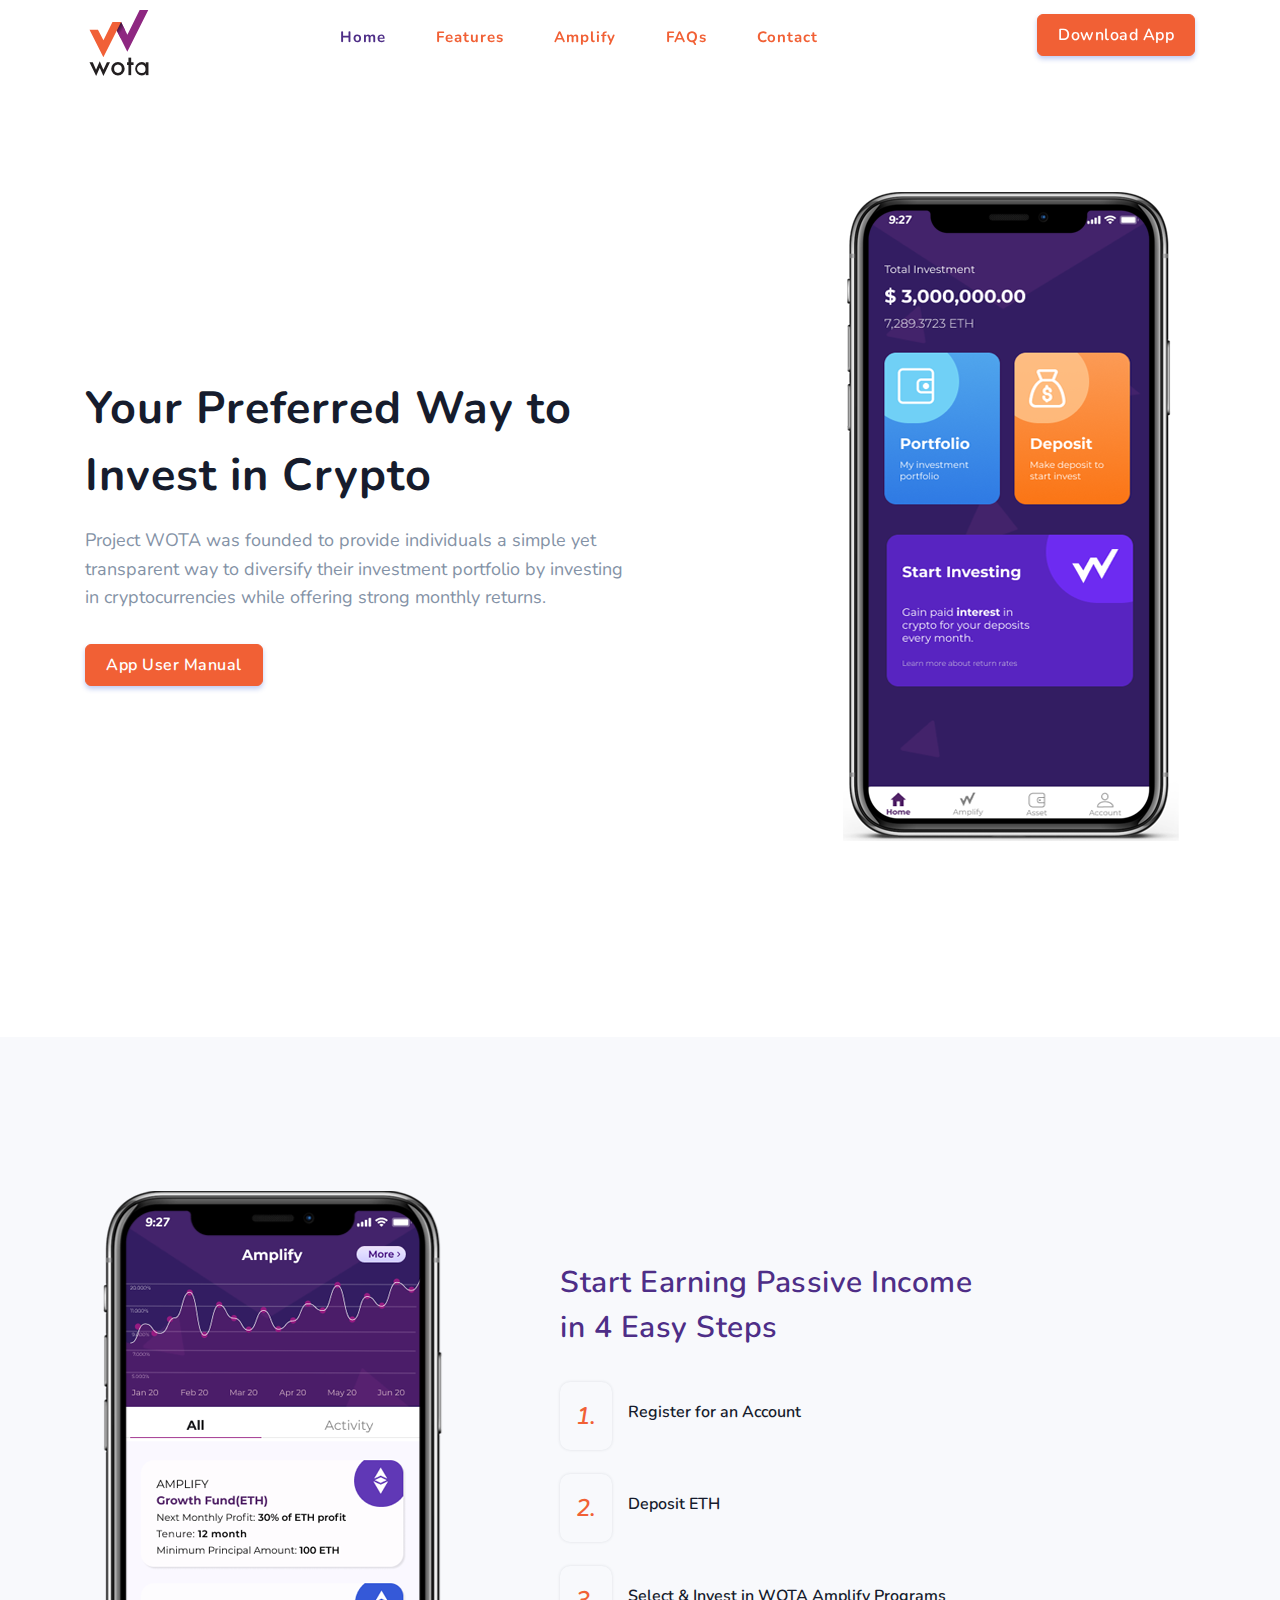
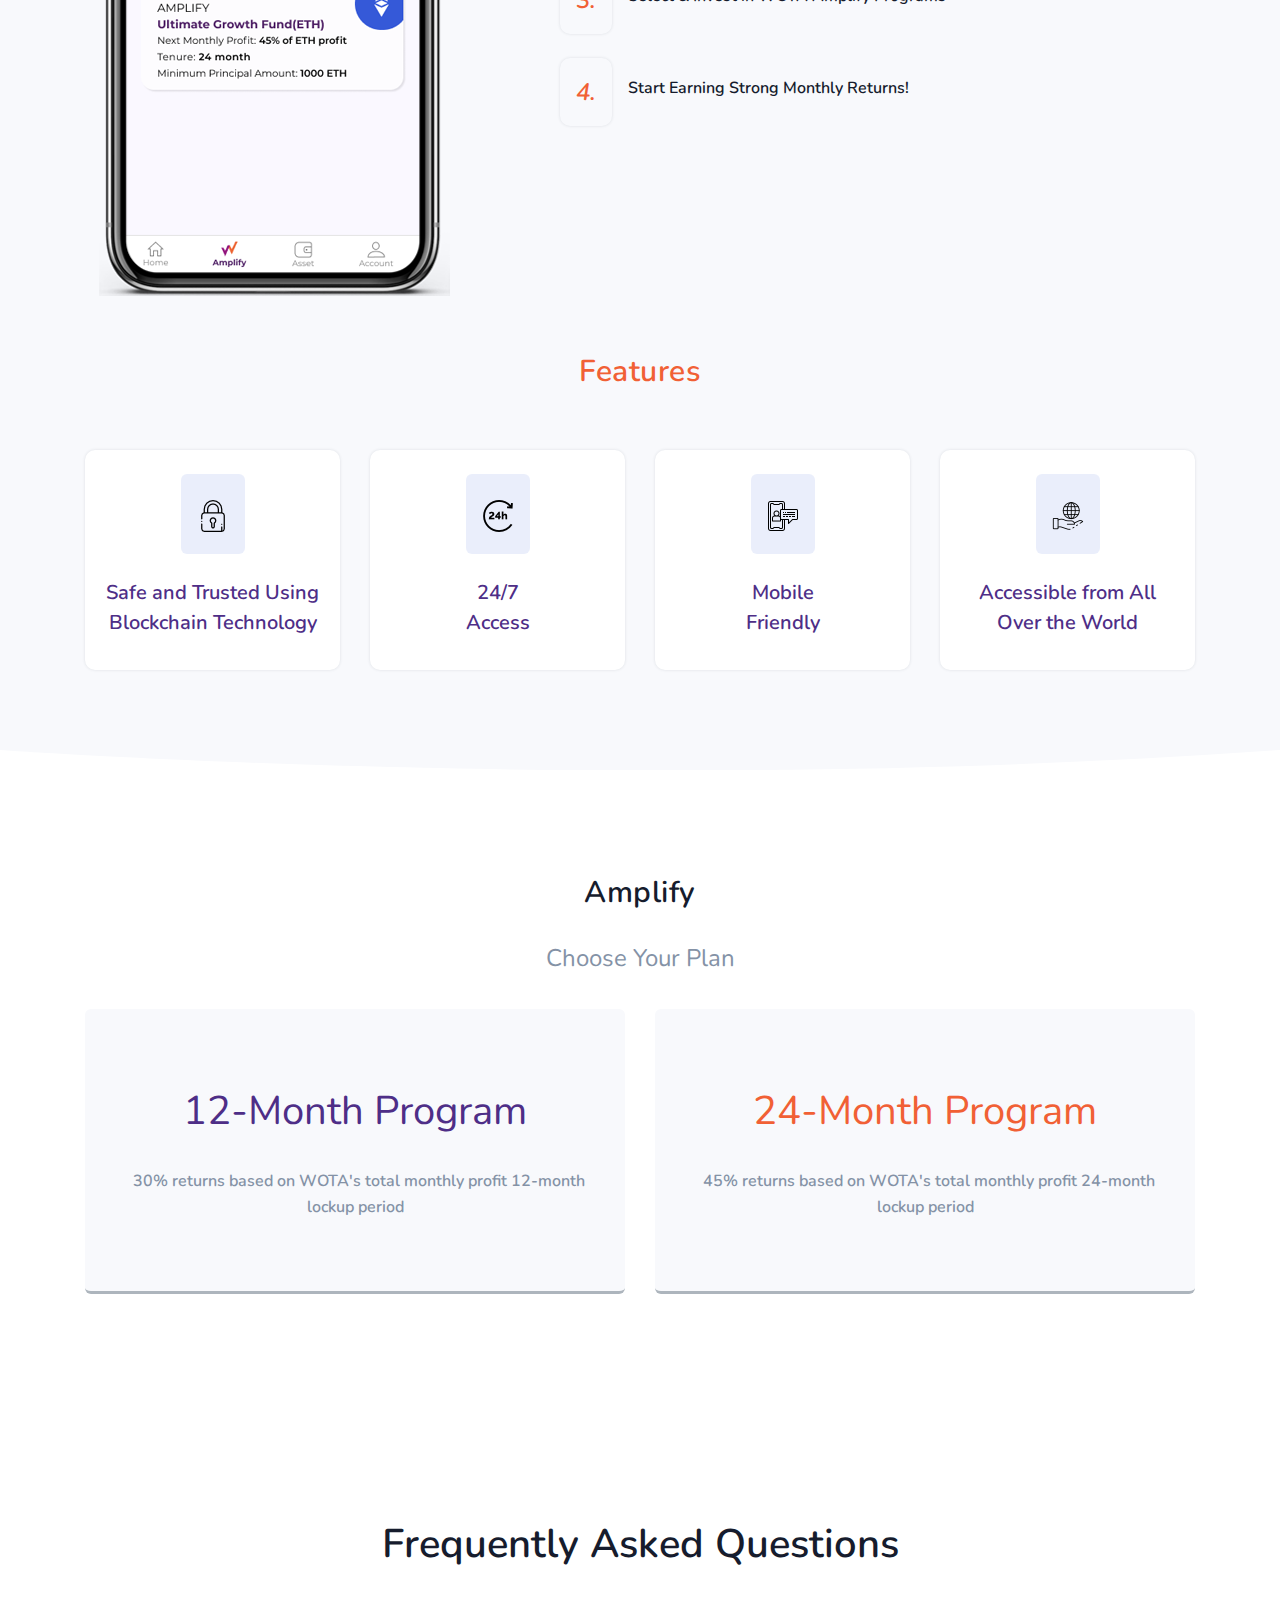
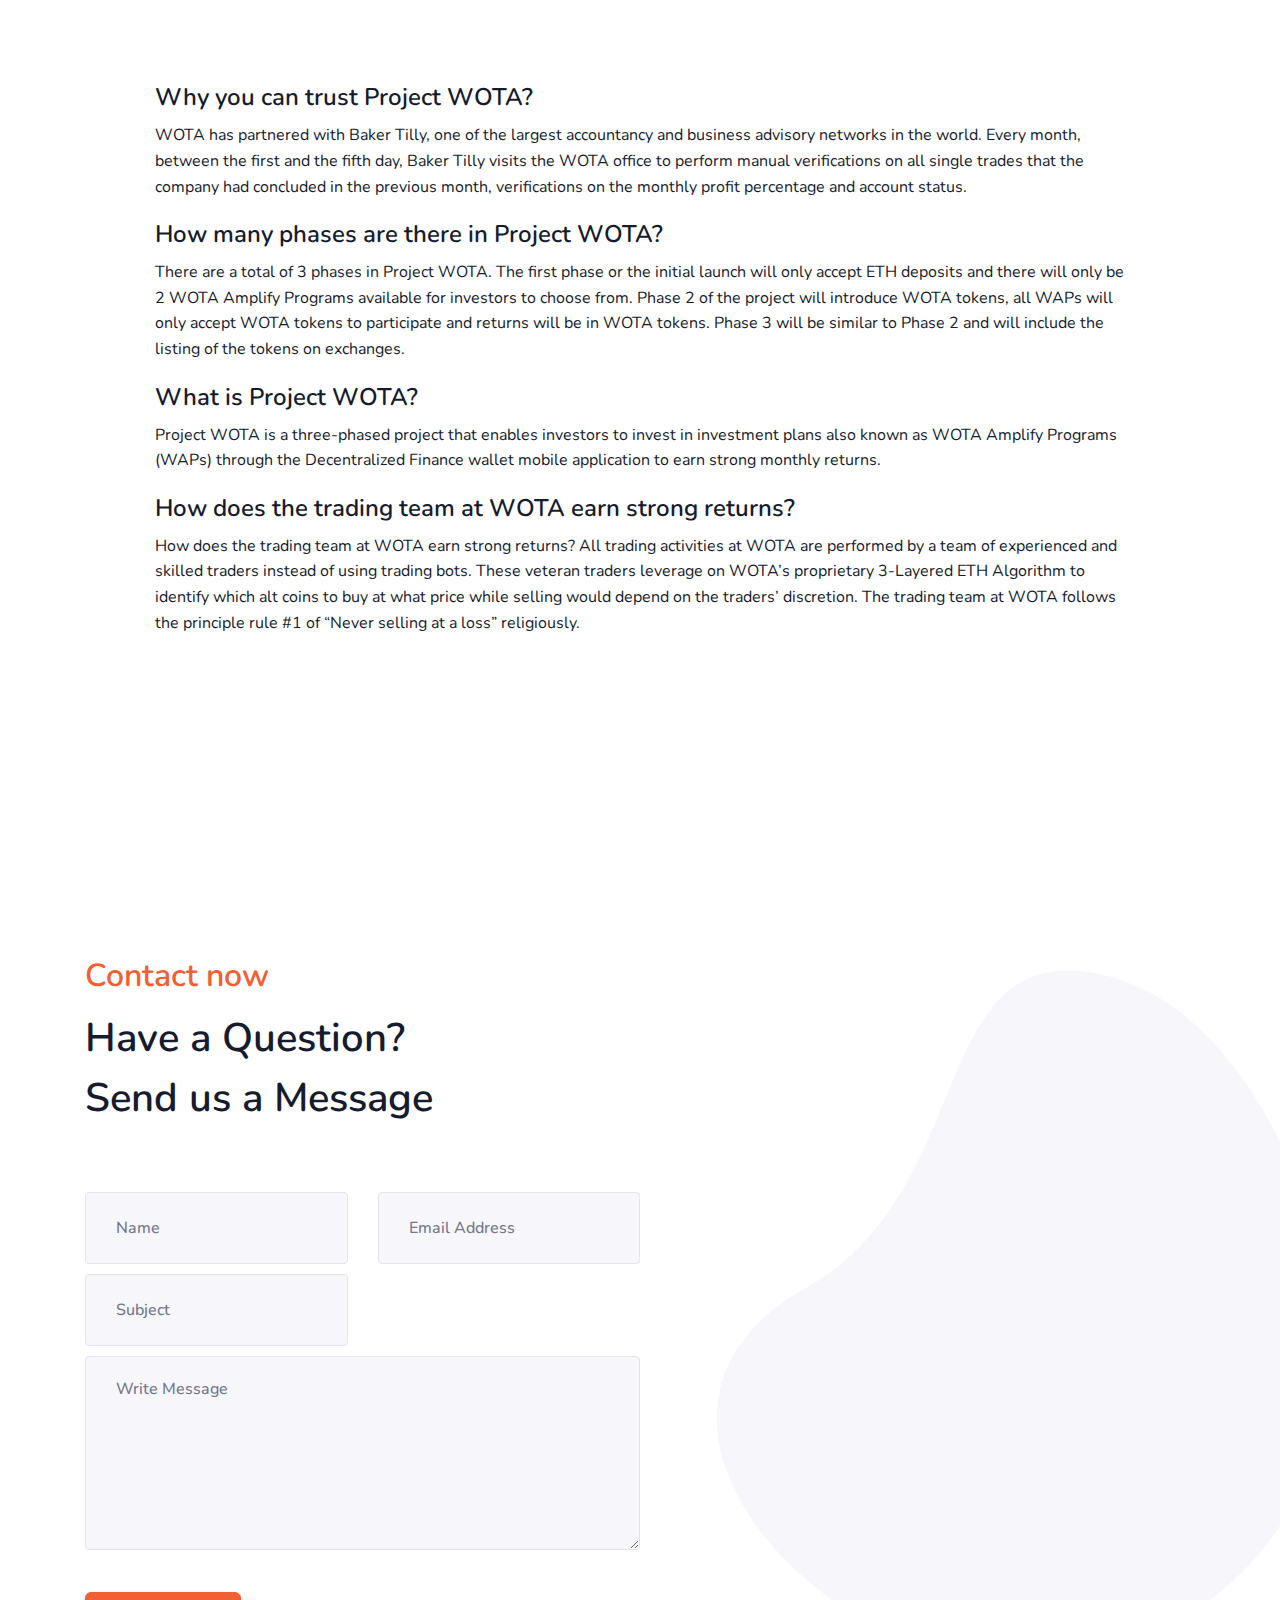
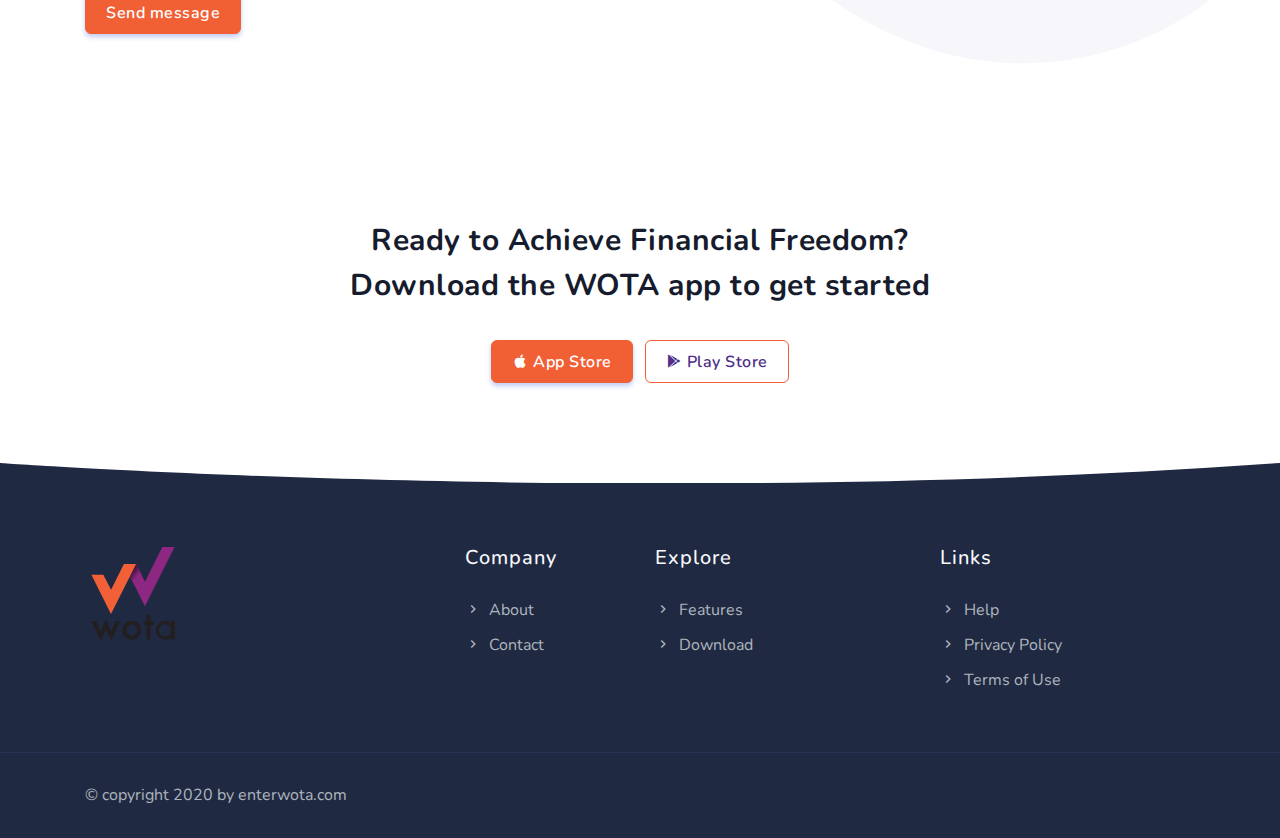
==== commit 5cf38732: "latest changes" ====
--- a/index-apps.html
+++ b/index-apps.html
@@ -95,9 +95,6 @@
                             <p class="para-desc text-muted">Project WOTA was founded to provide individuals a simple yet transparent way to diversify their investment portfolio by investing in cryptocurrencies
                                 while offering strong monthly returns.</p>
                             <div class="mt-4">
-                                <a href="" class="btn btn-primary mt-2 mr-2">Coming soon</a>
-                            </div>
-                            <div class="mt-4">
                                 <a href="assets/WOTA Mobile App User Manual.pdf" class="btn btn-primary mt-2 mr-2" >App User Manual</a>
                             </div>
                         </div>
